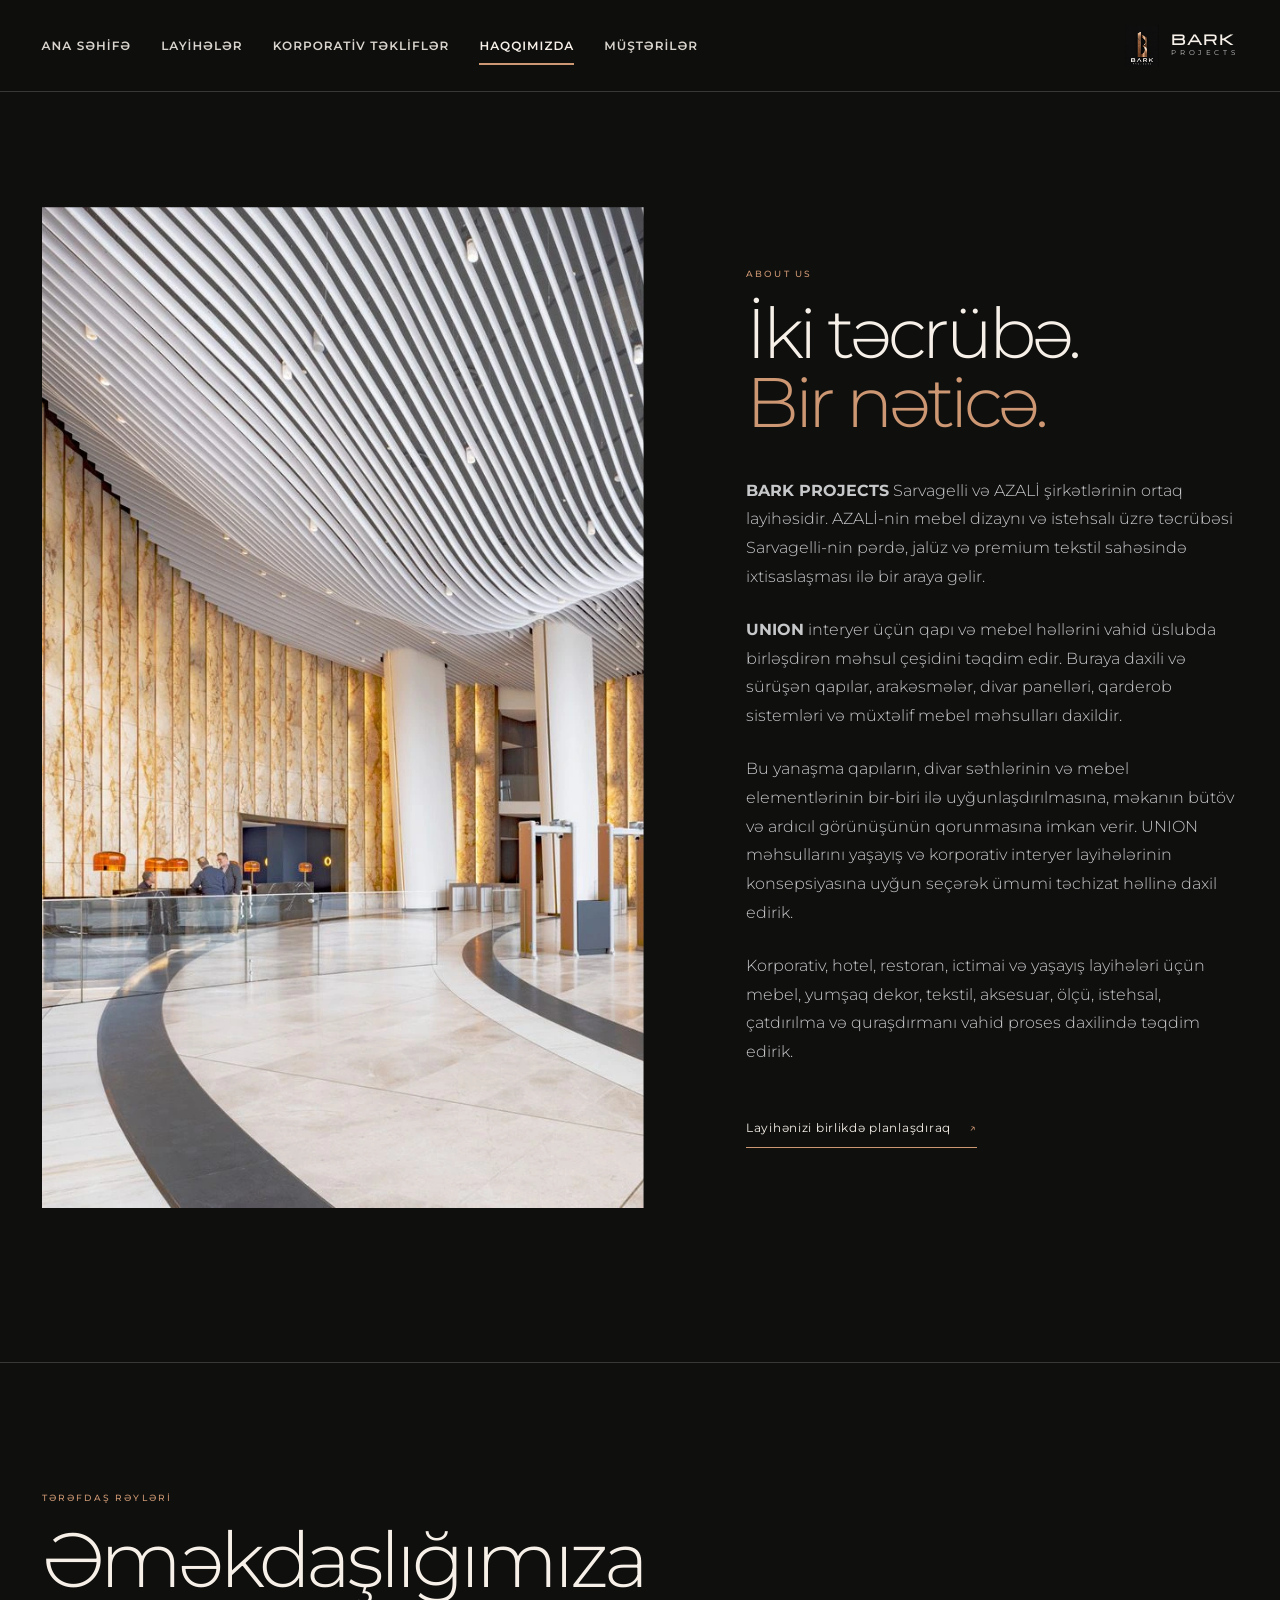
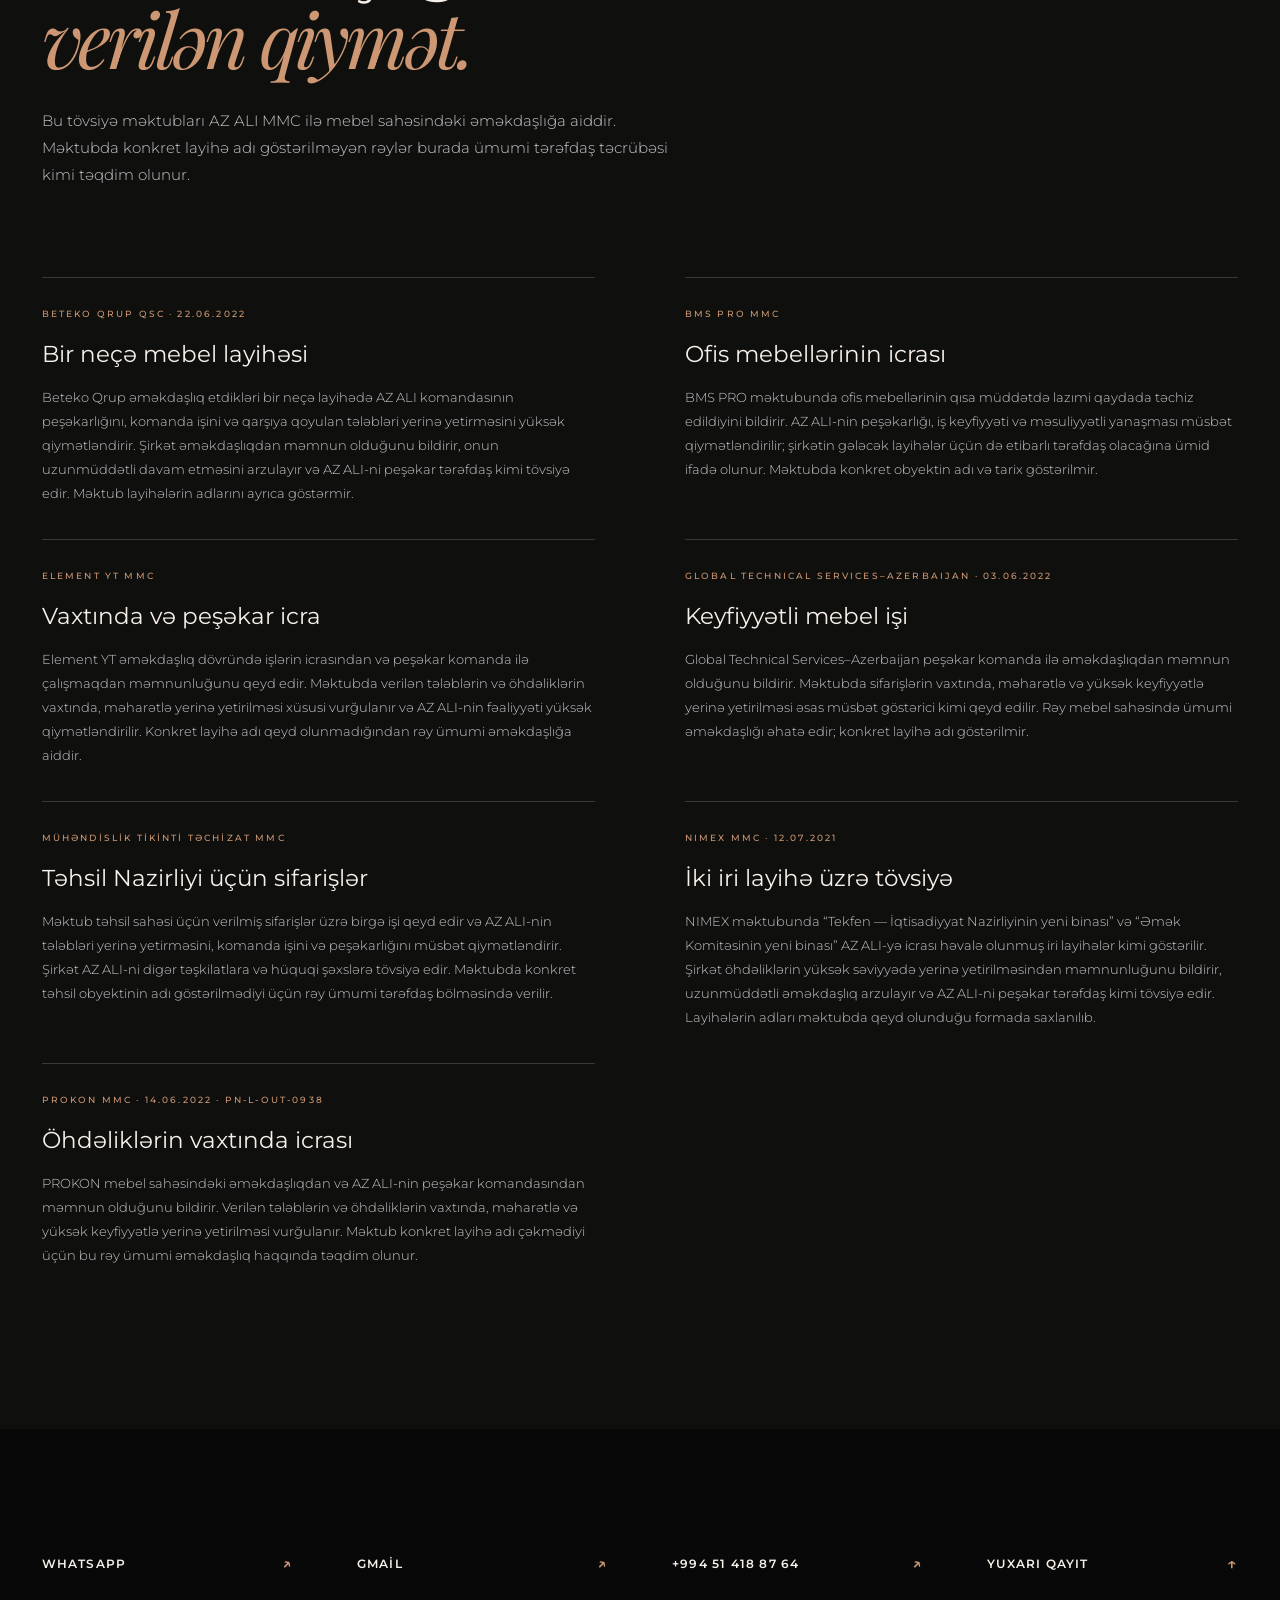
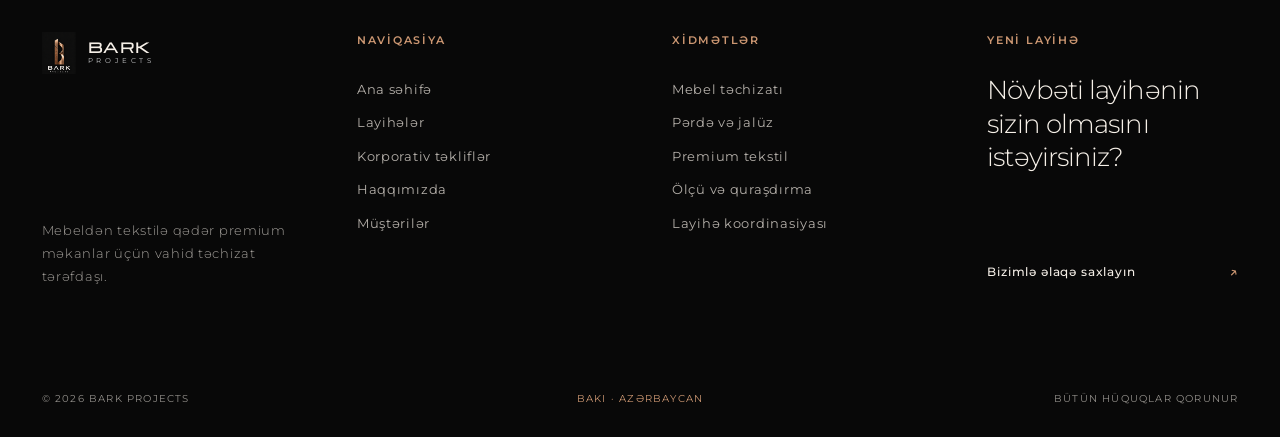
==== about.html @ b07e2ac7 "Refresh stylesheet cache for reference sections" ====
<!doctype html>
<html lang="az">
<head>
  <meta charset="utf-8" />
  <meta name="viewport" content="width=device-width, initial-scale=1" />
  <meta name="theme-color" content="#161617" />
  <meta name="description" content="BARK PROJECTS haqqında — mebel, pərdə, jalüz və premium tekstil sahəsində vahid təchizat təcrübəsi." />
  <title>BARK PROJECTS — Haqqımızda</title>
  <link rel="preconnect" href="https://fonts.googleapis.com" />
  <link rel="preconnect" href="https://fonts.gstatic.com" crossorigin />
  <link href="https://fonts.googleapis.com/css2?family=Michroma&family=Montserrat:wght@300;400;500;600&family=Playfair+Display:ital,wght@0,400;0,500;1,400&display=swap" rel="stylesheet" />
  <link rel="stylesheet" href="styles.css?v=13" />
</head>
<body class="inner-page about-page">
  <header class="site-header" id="top">
    <a class="brand" href="index.html" aria-label="BARK Projects ana səhifə">
      <span class="brand-symbol" aria-hidden="true"><img src="assets/brand/bark-projects-logo.png" alt="" /></span>
      <span class="brand-type"><strong>BARK</strong><span>PROJECTS</span></span>
    </a>
    <nav class="desktop-nav" aria-label="Əsas naviqasiya">
      <a class="nav-link" href="index.html">Ana səhifə</a>
      <a class="nav-link" href="projects.html">Layihələr</a>
      <a class="nav-link" href="corporate.html">Korporativ təkliflər</a>
      <a class="nav-link active" href="about.html">Haqqımızda</a>
      <a class="nav-link" href="clients.html">Müştərilər</a>
    </nav>
    <button class="menu-toggle" aria-label="Menyunu aç" aria-expanded="false"><span></span><span></span></button>
  </header>
  <main>
    <section class="home-about section-wrap" id="about" aria-labelledby="about-title">
      <div class="home-about-visual" data-reveal><img src="assets/projects/web/porttower-interior.webp" alt="BARK Projects tərəfindən təchiz olunmuş premium interyer" loading="eager" /></div>
      <div class="home-about-copy" data-reveal>
        <p class="eyebrow copper">ABOUT US</p>
        <h2 id="about-title">İki təcrübə.<br /><em>Bir nəticə.</em></h2>
        <p><strong>BARK PROJECTS</strong> Sarvagelli və AZALİ şirkətlərinin ortaq layihəsidir. AZALİ-nin mebel dizaynı və istehsalı üzrə təcrübəsi Sarvagelli-nin pərdə, jalüz və premium tekstil sahəsində ixtisaslaşması ilə bir araya gəlir.</p>
        <p><strong>UNION</strong> interyer üçün qapı və mebel həllərini vahid üslubda birləşdirən məhsul çeşidini təqdim edir. Buraya daxili və sürüşən qapılar, arakəsmələr, divar panelləri, qarderob sistemləri və müxtəlif mebel məhsulları daxildir.</p>
        <p>Bu yanaşma qapıların, divar səthlərinin və mebel elementlərinin bir-biri ilə uyğunlaşdırılmasına, məkanın bütöv və ardıcıl görünüşünün qorunmasına imkan verir. UNION məhsullarını yaşayış və korporativ interyer layihələrinin konsepsiyasına uyğun seçərək ümumi təchizat həllinə daxil edirik.</p>
        <p>Korporativ, hotel, restoran, ictimai və yaşayış layihələri üçün mebel, yumşaq dekor, tekstil, aksesuar, ölçü, istehsal, çatdırılma və quraşdırmanı vahid proses daxilində təqdim edirik.</p>
        <a class="text-link" href="tel:+994514188764">Layihənizi birlikdə planlaşdıraq <i>↗</i></a>
      </div>
    </section>
    <section class="references section-wrap" aria-labelledby="references-title">
      <div class="references-heading" data-reveal>
        <p class="eyebrow copper">TƏRƏFDAŞ RƏYLƏRİ</p>
        <h2 id="references-title">Əməkdaşlığımıza<br /><em>verilən qiymət.</em></h2>
        <p>Bu tövsiyə məktubları AZ ALI MMC ilə mebel sahəsindəki əməkdaşlığa aiddir. Məktubda konkret layihə adı göstərilməyən rəylər burada ümumi tərəfdaş təcrübəsi kimi təqdim olunur.</p>
      </div>
      <div class="reference-grid" data-reveal-stagger>
        <article class="reference-card">
          <p class="eyebrow copper">BETEKO QRUP QSC · 22.06.2022</p>
          <h3>Bir neçə mebel layihəsi</h3>
          <p>Beteko Qrup əməkdaşlıq etdikləri bir neçə layihədə AZ ALI komandasının peşəkarlığını, komanda işini və qarşıya qoyulan tələbləri yerinə yetirməsini yüksək qiymətləndirir. Şirkət əməkdaşlıqdan məmnun olduğunu bildirir, onun uzunmüddətli davam etməsini arzulayır və AZ ALI-ni peşəkar tərəfdaş kimi tövsiyə edir. Məktub layihələrin adlarını ayrıca göstərmir.</p>
        </article>
        <article class="reference-card">
          <p class="eyebrow copper">BMS PRO MMC</p>
          <h3>Ofis mebellərinin icrası</h3>
          <p>BMS PRO məktubunda ofis mebellərinin qısa müddətdə lazımi qaydada təchiz edildiyini bildirir. AZ ALI-nin peşəkarlığı, iş keyfiyyəti və məsuliyyətli yanaşması müsbət qiymətləndirilir; şirkətin gələcək layihələr üçün də etibarlı tərəfdaş olacağına ümid ifadə olunur. Məktubda konkret obyektin adı və tarix göstərilmir.</p>
        </article>
        <article class="reference-card">
          <p class="eyebrow copper">ELEMENT YT MMC</p>
          <h3>Vaxtında və peşəkar icra</h3>
          <p>Element YT əməkdaşlıq dövründə işlərin icrasından və peşəkar komanda ilə çalışmaqdan məmnunluğunu qeyd edir. Məktubda verilən tələblərin və öhdəliklərin vaxtında, məharətlə yerinə yetirilməsi xüsusi vurğulanır və AZ ALI-nin fəaliyyəti yüksək qiymətləndirilir. Konkret layihə adı qeyd olunmadığından rəy ümumi əməkdaşlığa aiddir.</p>
        </article>
        <article class="reference-card">
          <p class="eyebrow copper">GLOBAL TECHNICAL SERVICES–AZERBAIJAN · 03.06.2022</p>
          <h3>Keyfiyyətli mebel işi</h3>
          <p>Global Technical Services–Azerbaijan peşəkar komanda ilə əməkdaşlıqdan məmnun olduğunu bildirir. Məktubda sifarişlərin vaxtında, məharətlə və yüksək keyfiyyətlə yerinə yetirilməsi əsas müsbət göstərici kimi qeyd edilir. Rəy mebel sahəsində ümumi əməkdaşlığı əhatə edir; konkret layihə adı göstərilmir.</p>
        </article>
        <article class="reference-card">
          <p class="eyebrow copper">MÜHƏNDİSLİK TİKİNTİ TƏCHİZAT MMC</p>
          <h3>Təhsil Nazirliyi üçün sifarişlər</h3>
          <p>Məktub təhsil sahəsi üçün verilmiş sifarişlər üzrə birgə işi qeyd edir və AZ ALI-nin tələbləri yerinə yetirməsini, komanda işini və peşəkarlığını müsbət qiymətləndirir. Şirkət AZ ALI-ni digər təşkilatlara və hüquqi şəxslərə tövsiyə edir. Məktubda konkret təhsil obyektinin adı göstərilmədiyi üçün rəy ümumi tərəfdaş bölməsində verilir.</p>
        </article>
        <article class="reference-card">
          <p class="eyebrow copper">NIMEX MMC · 12.07.2021</p>
          <h3>İki iri layihə üzrə tövsiyə</h3>
          <p>NIMEX məktubunda “Tekfen — İqtisadiyyat Nazirliyinin yeni binası” və “Əmək Komitəsinin yeni binası” AZ ALI-yə icrası həvalə olunmuş iri layihələr kimi göstərilir. Şirkət öhdəliklərin yüksək səviyyədə yerinə yetirilməsindən məmnunluğunu bildirir, uzunmüddətli əməkdaşlıq arzulayır və AZ ALI-ni peşəkar tərəfdaş kimi tövsiyə edir. Layihələrin adları məktubda qeyd olunduğu formada saxlanılıb.</p>
        </article>
        <article class="reference-card">
          <p class="eyebrow copper">PROKON MMC · 14.06.2022 · PN-L-OUT-0938</p>
          <h3>Öhdəliklərin vaxtında icrası</h3>
          <p>PROKON mebel sahəsindəki əməkdaşlıqdan və AZ ALI-nin peşəkar komandasından məmnun olduğunu bildirir. Verilən tələblərin və öhdəliklərin vaxtında, məharətlə və yüksək keyfiyyətlə yerinə yetirilməsi vurğulanır. Məktub konkret layihə adı çəkmədiyi üçün bu rəy ümumi əməkdaşlıq haqqında təqdim olunur.</p>
        </article>
      </div>
    </section>
  </main>
  <footer class="site-footer premium-footer" id="footer">
    <div class="footer-glow" aria-hidden="true"></div>
    <div class="footer-shell">
      <div class="footer-grid" data-reveal-stagger>
        <div class="footer-column">
          <a class="footer-action" href="https://wa.me/994514188764?text=Salam%2C%20BARK%20PROJECTS%20haqq%C4%B1nda%20m%C9%99lumat%20almaq%20ist%C9%99yir%C9%99m." target="_blank" rel="noopener"><span>WhatsApp</span><i>↗</i></a>
          <div class="footer-panel footer-identity">
            <a class="brand footer-brand" href="index.html" aria-label="BARK Projects ana səhifə"><span class="brand-symbol" aria-hidden="true"><img src="assets/brand/bark-projects-logo.png" alt="" /></span><span class="brand-type"><strong>BARK</strong><span>PROJECTS</span></span></a>
            <p>Mebeldən tekstilə qədər premium məkanlar üçün vahid təchizat tərəfdaşı.</p>
          </div>
        </div>
        <div class="footer-column">
          <a class="footer-action" href="https://mail.google.com/mail/?view=cm&amp;fs=1&amp;su=BARK%20PROJECTS%20-%20layih%C9%99%20sor%C4%9Fusu" target="_blank" rel="noopener"><span>Gmail</span><i>↗</i></a>
          <nav class="footer-panel" aria-label="Footer naviqasiyası">
            <h2>Naviqasiya</h2>
            <a href="index.html">Ana səhifə</a>
            <a href="projects.html">Layihələr</a>
            <a href="corporate.html">Korporativ təkliflər</a>
            <a href="about.html">Haqqımızda</a>
            <a href="clients.html">Müştərilər</a>
          </nav>
        </div>
        <div class="footer-column">
          <a class="footer-action" href="tel:+994514188764"><span>+994 51 418 87 64</span><i>↗</i></a>
          <div class="footer-panel">
            <h2>Xidmətlər</h2>
            <a href="corporate.html#services">Mebel təchizatı</a>
            <a href="corporate.html#services">Pərdə və jalüz</a>
            <a href="corporate.html#services">Premium tekstil</a>
            <a href="corporate.html#services">Ölçü və quraşdırma</a>
            <a href="corporate.html#contact">Layihə koordinasiyası</a>
          </div>
        </div>
        <div class="footer-column">
          <a class="footer-action" href="#top"><span>Yuxarı qayıt</span><i>↑</i></a>
          <div class="footer-panel footer-inquiry">
            <h2>Yeni layihə</h2>
            <p>Növbəti layihənin sizin olmasını istəyirsiniz?</p>
            <a class="footer-cta" href="corporate.html#contact"><span>Bizimlə əlaqə saxlayın</span><i>↗</i></a>
          </div>
        </div>
      </div>
      <div class="footer-bottom"><span>© 2026 BARK PROJECTS</span><span>BAKI · AZƏRBAYCAN</span><span>BÜTÜN HÜQUQLAR QORUNUR</span></div>
    </div>
  </footer>
  <script src="motion.js?v=3"></script>
  <script src="page.js?v=3"></script>
</body>
</html>
---- styles.css ----
:root {
  --black: #0f0f0e;
  --black-soft: #161617;
  --panel: #1c1b1a;
  --ivory: #f6f0e8;
  --silver: #c7c8ca;
  --muted: #8f8e8b;
  --copper: #cc9772;
  --line: rgba(246, 240, 232, 0.18);
  --page-x: clamp(18px, 3.25vw, 54px);
  --ease: cubic-bezier(.22, 1, .36, 1);
}
* { box-sizing: border-box; }
html { scroll-behavior: smooth; background: var(--black); }
body { margin: 0; background: var(--black); color: var(--ivory); font-family: "Montserrat", Arial, sans-serif; font-size: 15px; line-height: 1.5; -webkit-font-smoothing: antialiased; }
section { scroll-margin-top: 92px; }
body:has(dialog[open]) { overflow: hidden; }
a { color: inherit; text-decoration: none; }
button, input { font: inherit; }
button { color: inherit; }
img { max-width: 100%; }
.sr-only { position: absolute; width: 1px; height: 1px; padding: 0; margin: -1px; overflow: hidden; clip: rect(0, 0, 0, 0); white-space: nowrap; border: 0; }

.site-header { position: fixed; inset: 0 0 auto; z-index: 100; min-height: 92px; display: grid; grid-template-columns: 1fr auto; grid-template-areas: "nav brand"; align-items: center; gap: clamp(18px, 2vw, 34px); padding: 0 var(--page-x); background: rgba(15, 15, 14, .88); border-bottom: 1px solid var(--line); backdrop-filter: blur(20px) saturate(125%); -webkit-backdrop-filter: blur(20px) saturate(125%); }
.brand { grid-area: brand; display: inline-flex; align-items: center; gap: 12px; justify-self: end; }
.brand-symbol { width: 34px; height: 42px; display: grid; place-items: center; overflow: hidden; }
.brand-symbol img { width: 100%; height: 100%; object-fit: cover; object-position: 50% 17%; }
.brand-type { display: grid; gap: 2px; }
.brand-type strong { font-family: "Michroma", sans-serif; font-size: 14px; letter-spacing: .11em; line-height: 1; }
.brand-type span { font-size: 7px; letter-spacing: .52em; color: var(--silver); }
.desktop-nav { grid-area: nav; display: flex; align-items: center; gap: clamp(24px, 2.35vw, 42px); }
.nav-link { position: relative; padding: 35px 0 33px; color: rgba(246, 240, 232, .88); font-size: clamp(12px, .82vw, 14px); font-weight: 600; line-height: 1.3; letter-spacing: .085em; text-transform: uppercase; white-space: nowrap; text-rendering: geometricPrecision; transition: color .25s ease; }
.nav-link::after { content: ""; position: absolute; left: 0; right: 100%; bottom: 22px; height: 2px; background: var(--copper); transition: right .35s var(--ease); }
.nav-link:hover, .nav-link.active { color: var(--ivory); }
.nav-link:hover::after, .nav-link.active::after { right: 0; }
.header-phone { grid-area: phone; display: flex; align-items: center; gap: 12px; font-size: 11px; letter-spacing: .07em; }
.header-phone span { color: var(--muted); text-transform: uppercase; }
.header-phone b { font-weight: 500; }
.header-phone i { color: var(--copper); font-style: normal; }
.menu-toggle { display: none; }

.hero { position: relative; min-height: 100svh; overflow: hidden; display: flex; align-items: flex-end; padding: 170px var(--page-x) 72px; border-bottom: 1px solid var(--line); isolation: isolate; }
.hero-media { position: absolute; z-index: -2; inset: 92px 0 0; overflow: hidden; translate: 0 var(--scroll-parallax-y, 0px); animation: hero-arrive 1.5s var(--ease) both; will-change: transform, translate; }
.hero-media img { position: absolute; inset: 0; width: 100%; height: 100%; object-fit: cover; object-position: center; transform: scale(1.045); will-change: transform; }
.hero-media .hero-slide { opacity: 0; transform: scale(1.085); transition: opacity .95s ease, transform 7s linear; }
.hero-media .hero-slide.is-active { opacity: 1; transform: scale(1.045); }
@keyframes hero-arrive { from { opacity: 0; transform: scale(1.11); } to { opacity: 1; transform: scale(1.045); } }
.hero-overlay { position: absolute; z-index: -1; inset: 92px 0 0; background: linear-gradient(90deg, rgba(4,4,4,.7) 0%, rgba(4,4,4,.22) 50%, rgba(4,4,4,.08) 100%), linear-gradient(0deg, rgba(4,4,4,.68) 0%, transparent 48%); }
.hero-content { max-width: 780px; opacity: var(--scroll-hero-opacity, 1); translate: 0 var(--scroll-hero-y, 0px); animation: hero-copy-arrive .85s var(--ease) both; will-change: translate, opacity; }
.detail-hero-copy, .corporate-hero-copy { animation: hero-copy-arrive .85s var(--ease) both; }
@keyframes hero-copy-arrive { from { transform: translateY(22px); } to { transform: translateY(0); } }
.eyebrow { margin: 0 0 18px; font-size: 9px; font-weight: 500; letter-spacing: .24em; text-transform: uppercase; }
.copper { color: var(--copper); }
.hero h1 { margin: 0; font-family: "Montserrat", sans-serif; font-size: clamp(64px, 8vw, 132px); font-weight: 300; letter-spacing: -.065em; line-height: .82; text-shadow: 0 2px 30px rgba(0,0,0,.24); }
.hero h1 span { color: var(--copper); font-family: inherit; font-style: normal; letter-spacing: inherit; }
.hero-copy { margin: 34px 0 0; max-width: 560px; color: rgba(246,240,232,.84); font-size: clamp(14px, 1.25vw, 18px); font-weight: 300; }
.hero-slider { position: absolute; right: var(--page-x); bottom: 21px; z-index: 2; display: flex; align-items: center; gap: 14px; color: var(--ivory); }
.hero-slide-caption { max-width: 220px; overflow: hidden; color: rgba(246,240,232,.8); font-size: 8px; letter-spacing: .15em; text-overflow: ellipsis; white-space: nowrap; }
.hero-slider-pages { display: flex; align-items: center; gap: 9px; }
.hero-slider button { border: 0; background: transparent; color: rgba(246,240,232,.58); cursor: pointer; transition: color .2s ease, transform .2s var(--ease); }
.hero-slider button:hover { color: var(--ivory); transform: translateY(-2px); }
.hero-slider-pages button { position: relative; padding: 8px 2px; font-size: 8px; letter-spacing: .08em; }
.hero-slider-pages button::after { position: absolute; right: 100%; bottom: 2px; left: 0; height: 1px; content: ""; background: var(--copper); transition: right .35s var(--ease); }
.hero-slider-pages button[aria-current="true"] { color: var(--ivory); }
.hero-slider-pages button[aria-current="true"]::after { right: 0; }
.hero-slider-arrow { padding: 4px; color: var(--copper) !important; font-size: 15px; }
@keyframes cue-down { 0%,100% { transform: translateY(0); } 50% { transform: translateY(6px); } }

.section-wrap { padding-inline: var(--page-x); }
.home-statement { padding-block: clamp(110px, 12vw, 190px); text-align: center; }
.home-statement h2 { max-width: 1050px; margin: 0 auto; font-size: clamp(42px, 5.5vw, 84px); font-weight: 300; letter-spacing: -.055em; line-height: 1.06; text-wrap: balance; }
.home-statement > p:last-child { max-width: 1420px; margin: 54px auto 0; color: var(--silver); font-size: clamp(18px, 2vw, 30px); font-weight: 300; line-height: 1.65; text-wrap: balance; }

.selected-projects { padding-bottom: clamp(110px, 12vw, 180px); }
.selected-heading { display: grid; grid-template-columns: 1fr auto 1fr; align-items: center; gap: 34px; margin-bottom: 64px; }
.selected-heading span { height: 1px; background: var(--line); }
.selected-heading h2 { margin: 0; font-size: clamp(34px, 3.2vw, 52px); font-weight: 300; letter-spacing: -.035em; text-align: center; }
.selected-grid { display: grid; grid-template-columns: repeat(3, minmax(0, 1fr)); gap: 18px; }
.selected-card { position: relative; min-height: 320px; overflow: hidden; background: var(--panel); }
.selected-card::after { content: ""; position: absolute; inset: 40% 0 0; background: linear-gradient(to bottom, transparent, rgba(0,0,0,.88)); }
.selected-card img { width: 100%; height: 100%; display: block; object-fit: cover; transition: transform 1s var(--ease), filter .5s ease; }
.selected-card:hover img { transform: scale(1.04); filter: brightness(.82); }
.selected-card > span { position: absolute; z-index: 1; inset: auto 28px 28px; display: grid; gap: 8px; }
.selected-card b { font-size: clamp(18px, 1.6vw, 25px); font-weight: 400; }
.selected-card small { color: rgba(246,240,232,.68); font-size: 8px; letter-spacing: .16em; text-transform: uppercase; }
.selected-footer { display: flex; justify-content: center; padding-top: 52px; }
.projects-cta { position: relative; min-width: 310px; display: inline-flex; align-items: center; justify-content: space-between; gap: 42px; padding: 12px 0 16px; color: var(--ivory); font-size: 12px; font-weight: 500; letter-spacing: .13em; text-transform: uppercase; transition: color .4s ease, transform .4s var(--ease); }
.projects-cta::before { content: ""; position: absolute; right: 0; bottom: 0; left: 0; height: 1px; background: rgba(205,179,157,.38); }
.projects-cta::after { content: ""; position: absolute; right: 0; bottom: 0; left: 0; height: 1px; background: var(--copper); transform: scaleX(.16); transform-origin: left; transition: transform .55s var(--ease); }
.projects-cta span { padding: 0; }
.projects-cta i { width: 38px; height: 38px; display: grid; flex: 0 0 38px; place-items: center; border: 1px solid rgba(204,151,114,.48); border-radius: 50%; color: var(--copper); font-size: 15px; font-style: normal; transition: color .4s ease, background .4s ease, border-color .4s ease, transform .4s var(--ease); }
.projects-cta:hover { color: var(--champagne); transform: translateY(-2px); }
.projects-cta:hover::after { transform: scaleX(1); }
.projects-cta:hover i { border-color: var(--copper); background: var(--copper); color: var(--black); transform: rotate(45deg); }
.projects-cta:focus-visible { outline: 2px solid var(--champagne, #cdb39d); outline-offset: 5px; }

.home-about { display: grid; grid-template-columns: minmax(0, 1.1fr) minmax(420px, .9fr); min-height: 760px; padding-top: 0; padding-bottom: clamp(110px, 12vw, 180px); gap: clamp(54px, 8vw, 130px); align-items: stretch; }
.home-about-visual { min-height: 650px; overflow: hidden; background: var(--panel); }
.home-about-visual img { width: 100%; height: 100%; display: block; object-fit: cover; }
.home-about-copy { align-self: center; padding-block: 60px; }
.home-about-copy h2 { margin: 0 0 40px; font-size: clamp(48px, 5.5vw, 84px); font-weight: 300; letter-spacing: -.06em; line-height: .98; }
.home-about-copy h2 em { color: var(--copper); font-family: inherit; font-size: inherit; font-style: normal; font-weight: inherit; letter-spacing: inherit; }
.home-about-copy > p:not(.eyebrow) { max-width: 660px; margin: 0 0 24px; color: var(--silver); font-size: clamp(15px, 1.25vw, 19px); font-weight: 300; line-height: 1.8; }
.text-link { display: inline-flex; align-items: center; gap: 18px; margin-top: 28px; padding-bottom: 10px; border-bottom: 1px solid var(--copper); font-size: 12px; letter-spacing: .06em; }
.text-link i { color: var(--copper); font-style: normal; }

.clients { position: relative; overflow: hidden; padding-block: clamp(110px, 12vw, 170px); border-block: 1px solid var(--line); isolation: isolate; }
.clients-backdrop { position: absolute; z-index: -2; inset: 0; background: url("assets/projects/web/ritz-interior.webp") center / cover no-repeat; opacity: .23; filter: saturate(.55); }
.clients::after { content: ""; position: absolute; z-index: -1; inset: 0; background: linear-gradient(90deg, rgba(10,10,9,.98), rgba(10,10,9,.78)), linear-gradient(0deg, rgba(10,10,9,.92), rgba(10,10,9,.62)); }
.clients-heading { display: grid; grid-template-columns: 1fr auto; gap: 24px 60px; align-items: end; margin-bottom: 72px; }
.clients-heading .eyebrow { grid-column: 1 / -1; margin-bottom: 0; }
.clients-heading h2 { margin: 0; font-size: clamp(58px, 7vw, 108px); font-weight: 300; letter-spacing: -.06em; line-height: .9; }
.clients-heading > p:last-child { max-width: 440px; margin: 0; color: var(--silver); font-weight: 300; }
.client-grid { display: grid; grid-template-columns: repeat(3, minmax(0, 1fr)); column-gap: clamp(34px, 6vw, 100px); }
.client-grid article { padding: 26px 0 24px; border-top: 1px solid rgba(246,240,232,.24); }
.client-grid article > a { display: block; color: inherit; text-decoration: none; }
.client-grid h3 { margin: 0 0 13px; color: var(--copper); font-size: clamp(16px, 1.35vw, 21px); font-weight: 400; line-height: 1.35; }
.client-grid p { margin: 0; color: var(--ivory); font-size: 13px; font-weight: 300; }
.client-grid p span { color: var(--muted); }
.client-grid .client-sector { margin-top: 10px; color: var(--muted); font-size: 10px; letter-spacing: .16em; text-transform: uppercase; }
.client-grid article > a h3 { transition: color .25s ease, transform .25s ease; }
.client-grid article > a:hover h3 { color: var(--ivory); transform: translateX(5px); }

.projects { padding-top: 118px; padding-bottom: 130px; }
.projects-intro { display: grid; grid-template-columns: 1fr minmax(280px, 470px); align-items: end; gap: 70px; margin-bottom: 72px; padding-bottom: 58px; border-bottom: 1px solid var(--line); }
.projects-intro h2 { margin: 0; font-size: clamp(54px, 7.5vw, 116px); font-weight: 300; letter-spacing: -.065em; line-height: .88; }
.projects-intro p:last-child { max-width: 450px; margin: 0; color: var(--silver); font-size: 15px; font-weight: 300; line-height: 1.75; }
.catalogue-tools { display: flex; justify-content: space-between; align-items: center; gap: 28px; padding: 0 0 22px; }
.filters { display: flex; align-items: center; gap: 8px; min-width: 0; overflow-x: auto; scrollbar-width: none; }
.filters::-webkit-scrollbar { display: none; }
.filter-button { flex: 0 0 auto; border: 1px solid var(--line); border-radius: 999px; padding: 9px 14px; background: transparent; color: var(--muted); cursor: pointer; font-size: 9px; letter-spacing: .08em; text-transform: uppercase; transition: color .22s ease, border-color .22s ease, background .22s ease; }
.filter-button:hover { color: var(--ivory); border-color: rgba(246,240,232,.45); }
.filter-button.active { color: var(--black); border-color: var(--copper); background: var(--copper); }
.search-box { flex: 0 0 210px; display: flex; align-items: center; gap: 10px; border-bottom: 1px solid var(--line); }
.search-box input { width: 100%; padding: 10px 0; border: 0; outline: 0; color: var(--ivory); background: transparent; font-size: 11px; }
.search-box input::placeholder { color: var(--muted); }
.search-box span { color: var(--copper); }

.project-grid { display: grid; grid-template-columns: repeat(3, minmax(0, 1fr)); gap: 14px; align-items: start; }
.project-column { display: flex; min-width: 0; flex-direction: column; gap: 14px; }
.project-card { position: relative; width: 100%; display: block; margin: 0; overflow: hidden; background: var(--panel); cursor: pointer; }
.project-card:focus-visible { outline: 2px solid var(--copper); outline-offset: 3px; }
.project-image { position: relative; width: 100%; aspect-ratio: 5 / 4; overflow: hidden; }
.project-image::after { content: ""; position: absolute; inset: 0; background: rgba(0,0,0,.26); pointer-events: none; transition: background .45s ease; }
.project-image img { display: block; width: 100%; height: 100%; object-fit: cover; transition: transform .9s var(--ease), filter .45s ease; }
.project-card:hover .project-image img, .project-card:focus-visible .project-image img { transform: scale(1.035); filter: brightness(1.08) saturate(1.04); }
.project-card:hover .project-image::after, .project-card:focus-visible .project-image::after { background: rgba(0,0,0,.04); }
.project-caption { position: absolute; z-index: 2; inset: 0; display: grid; place-items: center; padding: clamp(22px, 3vw, 48px); text-align: center; pointer-events: none; transition: opacity .38s var(--ease), transform .48s var(--ease); }
.project-card:hover .project-caption, .project-card:focus-visible .project-caption { opacity: 0; transform: translateY(-8px); }
.project-caption > div { width: 100%; display: grid; place-items: center; }
.project-name { max-width: 92%; margin: 0; font-size: clamp(17px, 1.55vw, 27px); font-weight: 300; letter-spacing: -.035em; line-height: 1.22; text-wrap: balance; text-shadow: 0 2px 24px rgba(0,0,0,.5); }
.project-meta { display: none; }
.empty-state { padding: 80px 0; color: var(--muted); text-align: center; }

.detail-hero { position: relative; min-height: 100svh; overflow: hidden; display: flex; align-items: flex-end; padding: 170px var(--page-x) 74px; isolation: isolate; }
.detail-hero > img { position: absolute; z-index: -2; inset: 92px 0 0; width: 100%; height: calc(100% - 92px); object-fit: cover; translate: 0 var(--scroll-parallax-y, 0px); animation: hero-arrive 1.35s var(--ease) both; }
.detail-hero > img, .detail-image-section img[role="button"] { cursor: zoom-in; }
.detail-shade { position: absolute; z-index: -1; inset: 92px 0 0; background: linear-gradient(90deg, rgba(5,5,5,.8), rgba(5,5,5,.12) 70%), linear-gradient(0deg, rgba(5,5,5,.8), transparent 58%); }
.detail-hero-copy { max-width: min(980px, 82vw); }
.detail-back { display: inline-block; margin-bottom: 56px; color: rgba(246,240,232,.78); font-size: 9px; letter-spacing: .16em; text-transform: uppercase; }
.detail-hero h1 { max-width: 1100px; margin: 0; font-size: clamp(44px, 6.7vw, 108px); font-weight: 300; letter-spacing: -.062em; line-height: .94; text-wrap: balance; }
.detail-hero-copy > p:last-child { margin: 26px 0 0; color: var(--copper); font-size: 11px; letter-spacing: .16em; text-transform: uppercase; }
.detail-scroll { position: absolute; right: var(--page-x); bottom: 76px; display: flex; align-items: center; gap: 12px; font-size: 8px; letter-spacing: .18em; }
.detail-scroll i { color: var(--copper); font-size: 16px; font-style: normal; animation: cue-down 1.8s ease-in-out infinite; }
.detail-story { display: grid; grid-template-columns: minmax(280px,.85fr) minmax(420px,1.15fr); gap: clamp(70px,10vw,180px); padding-block: clamp(110px,12vw,180px); }
.detail-lead h2 { max-width: 700px; margin: 0; font-size: clamp(40px,4.8vw,76px); font-weight: 300; letter-spacing: -.055em; line-height: 1; text-wrap: balance; }
.detail-copy > p { max-width: 760px; margin: 0; color: var(--silver); font-size: clamp(17px,1.45vw,22px); font-weight: 300; line-height: 1.8; }
.detail-facts { margin: 64px 0 0; border-top: 1px solid var(--line); }
.detail-facts div { display: grid; grid-template-columns: 140px 1fr; gap: 24px; padding: 20px 0; border-bottom: 1px solid var(--line); }
.detail-facts dt { color: var(--muted); font-size: 9px; letter-spacing: .14em; text-transform: uppercase; }
.detail-facts dd { margin: 0; color: var(--ivory); font-size: 13px; }
.detail-image-section { padding-bottom: clamp(110px,12vw,180px); }
.detail-image-section img { width: 100%; max-height: 82vh; display: block; object-fit: cover; aspect-ratio: 16 / 9; }
.detail-pagination { display: grid; grid-template-columns: 1fr 1fr; border-top: 1px solid var(--line); border-bottom: 1px solid var(--line); }
.detail-pagination a { min-height: 190px; display: flex; flex-direction: column; justify-content: center; gap: 18px; padding: 38px var(--page-x); transition: background .35s ease; }
.detail-pagination a + a { align-items: flex-end; border-left: 1px solid var(--line); text-align: right; }
.detail-pagination a:hover { background: rgba(204,151,114,.06); }
.detail-pagination span { color: var(--copper); font-size: 8px; letter-spacing: .17em; text-transform: uppercase; }
.detail-pagination strong { max-width: 580px; font-size: clamp(18px,2vw,30px); font-weight: 300; line-height: 1.25; }

.corporate-hero { position: relative; min-height: 100svh; overflow: hidden; display: flex; align-items: flex-end; padding: 180px var(--page-x) 76px; isolation: isolate; }
.corporate-hero > img { position: absolute; z-index: -2; inset: 92px 0 0; width: 100%; height: calc(100% - 92px); object-fit: cover; object-position: center; translate: 0 var(--scroll-parallax-y, 0px); animation: hero-arrive 1.4s var(--ease) both; }
.corporate-hero-shade { position: absolute; z-index: -1; inset: 92px 0 0; background: linear-gradient(90deg, rgba(5,5,4,.83), rgba(5,5,4,.16) 72%), linear-gradient(0deg, rgba(5,5,4,.82), transparent 56%); }
.corporate-hero-copy { max-width: 1020px; }
.corporate-hero h1 { margin: 0; font-size: clamp(58px,7.6vw,124px); font-weight: 300; letter-spacing: -.067em; line-height: .88; }
.corporate-hero h1 span { color: var(--copper); }
.corporate-hero-copy > p:last-child { max-width: 690px; margin: 36px 0 0; color: rgba(246,240,232,.82); font-size: clamp(15px,1.35vw,20px); font-weight: 300; line-height: 1.7; }
.corporate-scope { position: absolute; right: var(--page-x); bottom: 78px; display: grid; gap: 10px; color: rgba(246,240,232,.7); font-size: 8px; letter-spacing: .16em; text-align: right; text-transform: uppercase; }
.corporate-scope span::before { content: ""; display: inline-block; width: 26px; height: 1px; margin: 0 12px 3px 0; background: var(--copper); }
.corporate-intro { display: grid; grid-template-columns: .55fr 1.45fr; gap: clamp(60px,9vw,150px); padding-block: clamp(110px,12vw,180px); border-bottom: 1px solid var(--line); }
.corporate-intro h2 { max-width: 1100px; margin: 0; font-size: clamp(45px,6vw,94px); font-weight: 300; letter-spacing: -.06em; line-height: 1; }
.corporate-intro-visual { grid-column: 1 / -1; position: relative; width: 100%; aspect-ratio: 2.15 / 1; margin: 0; overflow: hidden; background: var(--panel); }
.corporate-intro-visual::after { position: absolute; inset: 0; background: linear-gradient(90deg, rgba(8,8,8,.2), transparent 48%), linear-gradient(0deg, rgba(8,8,8,.16), transparent 36%); content: ""; pointer-events: none; }
.corporate-intro-visual img { width: 100%; height: 100%; display: block; object-fit: cover; transition: transform 1.1s var(--ease); }
.corporate-intro-visual:hover img { transform: scale(1.018); }
.corporate-intro div > p { max-width: 850px; margin: 48px 0 0; color: var(--silver); font-size: clamp(17px,1.65vw,24px); font-weight: 300; line-height: 1.75; }
.corporate-services { padding-block: clamp(110px,12vw,180px); }
.service-feature { display: grid; grid-template-columns: minmax(0,1.25fr) minmax(320px,.75fr); gap: clamp(50px,8vw,130px); align-items: center; margin-bottom: clamp(100px,12vw,180px); }
.service-feature:last-child { margin-bottom: 0; }
.service-feature.reverse { grid-template-columns: minmax(320px,.75fr) minmax(0,1.25fr); }
.service-feature.reverse .service-image { grid-column: 2; }
.service-feature.reverse .service-copy { grid-column: 1; grid-row: 1; }
.service-image { min-height: 620px; overflow: hidden; background: var(--panel); }
.service-image img { width: 100%; height: 100%; display: block; object-fit: cover; transition: transform 1.1s var(--ease); }
.service-feature:hover .service-image img { transform: scale(1.025); }
.service-copy > span { display: block; margin-bottom: 48px; color: var(--muted); font-size: 10px; letter-spacing: .15em; }
.service-copy h2 { margin: 0; font-size: clamp(37px,4.2vw,66px); font-weight: 300; letter-spacing: -.055em; line-height: 1.04; text-wrap: balance; }
.service-copy > p:last-child { max-width: 590px; margin: 34px 0 0; color: var(--silver); font-size: clamp(15px,1.2vw,18px); font-weight: 300; line-height: 1.8; }
.corporate-proof { display: grid; grid-template-columns: repeat(4,minmax(0,1fr)); padding-block: 0 clamp(110px,11vw,170px); }
.corporate-proof div { min-height: 160px; display: flex; flex-direction: column; justify-content: space-between; padding: 24px; border-top: 1px solid var(--line); border-right: 1px solid var(--line); }
.corporate-proof div:first-child { border-left: 1px solid var(--line); }
.corporate-proof strong { color: var(--copper); font-family: "Michroma",sans-serif; font-size: clamp(28px,3vw,48px); font-weight: 400; }
.corporate-proof span { color: var(--muted); font-size: 9px; letter-spacing: .11em; text-transform: uppercase; }
.corporate-cta { position: relative; min-height: 78svh; overflow: hidden; display: grid; place-items: center; padding: 110px var(--page-x); text-align: center; isolation: isolate; }
.corporate-cta > img { position: absolute; z-index: -2; inset: 0; width: 100%; height: 100%; object-fit: cover; translate: 0 var(--scroll-parallax-y, 0px); }
.corporate-cta-shade { position: absolute; z-index: -1; inset: 0; background: rgba(6,6,5,.76); backdrop-filter: saturate(.7); }
.corporate-cta-copy { max-width: 1050px; }
.corporate-cta h2 { margin: 0; font-size: clamp(47px,6.4vw,100px); font-weight: 300; letter-spacing: -.062em; line-height: .98; text-wrap: balance; }
.corporate-cta-copy > p:not(.eyebrow) { max-width: 730px; margin: 34px auto 0; color: rgba(246,240,232,.8); font-size: clamp(15px,1.35vw,19px); font-weight: 300; line-height: 1.7; }
.contact-actions { display: flex; justify-content: center; gap: 12px; margin-top: 48px; }
.contact-button { min-width: 245px; display: grid; grid-template-columns: 1fr 50px; align-items: center; border: 1px solid rgba(246,240,232,.48); background: rgba(15,15,14,.32); backdrop-filter: blur(12px); font-size: 10px; font-weight: 500; letter-spacing: .11em; text-transform: uppercase; transition: color .35s ease, background .35s ease, border-color .35s ease, transform .35s var(--ease); }
.contact-button span { padding: 18px 20px; }
.contact-button i { height: 100%; display: grid; place-items: center; border-left: 1px solid rgba(246,240,232,.28); color: var(--copper); font-size: 16px; font-style: normal; }
.contact-button:hover { transform: translateY(-3px); border-color: var(--copper); background: var(--copper); color: var(--black); }
.contact-button:hover i { color: var(--black); border-color: rgba(15,15,14,.24); }
.corporate-phone { display: inline-block; margin-top: 34px; color: var(--ivory); font-size: 13px; letter-spacing: .12em; }

.offers { border-top: 1px solid var(--line); border-bottom: 1px solid var(--line); background: var(--black-soft); padding: 120px var(--page-x) 34px; }
.offers-inner { display: grid; grid-template-columns: minmax(260px, .8fr) minmax(500px, 1.4fr); gap: clamp(60px, 10vw, 180px); }
.offers-copy h1, .offers-copy h2, .about-content h2 { margin: 0; font-family: "Montserrat", sans-serif; font-size: clamp(43px, 5.4vw, 82px); font-weight: 300; letter-spacing: -.06em; line-height: .95; }
.offers-copy h1 em, .offers-copy h2 em, .about-content h2 em { color: var(--copper); font-family: "Playfair Display", serif; font-weight: 400; }
.offers-intro { max-width: 430px; margin: 32px 0 0; color: var(--silver); font-weight: 300; }
.corporate-contact { max-width: 430px; display: grid; grid-template-columns: 1fr auto auto; align-items: center; gap: 14px; margin-top: 44px; padding: 20px 0; border-top: 1px solid var(--line); border-bottom: 1px solid var(--line); transition: border-color .3s ease; }
.corporate-contact span { color: var(--muted); font-size: 9px; letter-spacing: .12em; text-transform: uppercase; }
.corporate-contact strong { color: var(--ivory); font-size: 14px; font-weight: 500; white-space: nowrap; }
.corporate-contact i { color: var(--copper); font-size: 15px; font-style: normal; transition: transform .3s var(--ease); }
.corporate-contact:hover { border-color: rgba(204,151,114,.62); }
.corporate-contact:hover i { transform: translate(3px,-3px); }
.offer-list { border-top: 1px solid var(--line); }
.offer-item { display: grid; grid-template-columns: 52px 1fr 24px; gap: 20px; padding: 28px 0; border-bottom: 1px solid var(--line); }
.offer-no { color: var(--copper); font-size: 9px; }
.offer-item h2, .offer-item h3 { margin: 0 0 9px; font-size: 21px; font-weight: 400; }
.offer-item p { max-width: 580px; margin: 0; color: var(--muted); font-size: 12px; }
.offer-mark { color: var(--copper); }
.offers-foot { display: flex; align-items: center; gap: 18px; margin-top: 80px; color: var(--muted); font-size: 8px; letter-spacing: .14em; }
.topline-rule { height: 1px; flex: 1; background: var(--line); }
.corporate-page .offers { min-height: calc(100svh - 160px); padding-top: 190px; }
.inner-page main { padding-top: 92px; }
.inner-page .projects { padding-top: 104px; }
.inner-page .home-about { min-height: calc(100svh - 92px); padding-top: clamp(90px, 9vw, 140px); }
.inner-page .clients { min-height: calc(100svh - 92px); }

.about { display: grid; grid-template-columns: minmax(320px, .85fr) minmax(420px, 1.15fr); min-height: 780px; padding-block: 130px; gap: clamp(70px, 10vw, 180px); align-items: center; }
.about-visual { position: relative; aspect-ratio: .82; max-height: 560px; overflow: hidden; background: #111; }
.about-visual img { width: 100%; height: 100%; object-fit: cover; }
.about-body { max-width: 650px; margin: 38px 0 0; color: var(--silver); font-size: clamp(15px, 1.35vw, 19px); font-weight: 300; line-height: 1.8; }
.about-contact { display: grid; grid-template-columns: 1fr auto auto; gap: 22px; margin-top: 54px; padding: 22px 0; border-top: 1px solid var(--line); border-bottom: 1px solid var(--line); font-size: 12px; }
.about-contact b { font-weight: 500; }
.about-contact i { color: var(--copper); font-style: normal; }

.site-footer { display: grid; grid-template-columns: 1fr 1fr auto auto; gap: 40px; align-items: center; padding: 50px var(--page-x); border-top: 1px solid var(--line); color: var(--muted); font-size: 9px; letter-spacing: .08em; }
.footer-brand { justify-self: start; }
.footer-phone { color: var(--ivory); }
.footer-phone i { color: var(--copper); font-style: normal; }
.premium-footer { position: relative; display: block; overflow: hidden; padding: 0 var(--page-x); border: 0; background: #080808; color: var(--ivory); }
.footer-glow { display: none; }
.footer-shell { position: relative; width: 100%; max-width: 1560px; margin: 0 auto; }
.footer-grid { display: grid; grid-template-columns: repeat(4,minmax(0,1fr)); gap: clamp(42px,5vw,90px); padding: clamp(80px,9vw,132px) 0 72px; }
.footer-column + .footer-column { border: 0; }
.footer-action { min-height: 0; display: flex; align-items: center; justify-content: space-between; gap: 18px; margin-bottom: 48px; padding: 8px 0; border: 0; color: var(--ivory); font-size: clamp(12px,.86vw,14px); font-weight: 600; letter-spacing: .1em; text-transform: uppercase; transition: color .3s ease, transform .3s var(--ease); }
.footer-action i { color: var(--copper); font-size: 16px; font-style: normal; transition: transform .35s var(--ease); }
.footer-action:hover { color: var(--copper); background: transparent; transform: translateY(-2px); }
.footer-action:hover i { color: var(--copper); transform: translate(3px,-3px); }
.footer-panel { min-height: 255px; display: flex; flex-direction: column; align-items: flex-start; padding: 0; }
.footer-panel h2 { margin: 0 0 24px; color: var(--copper); font-size: clamp(11px,.8vw,13px); font-weight: 600; letter-spacing: .16em; text-transform: uppercase; }
.footer-panel > a:not(.brand):not(.footer-cta) { position: relative; width: max-content; padding: 7px 0; color: rgba(246,240,232,.72); font-size: clamp(13px,.95vw,15px); line-height: 1.5; transition: color .25s ease, transform .25s var(--ease); }
.footer-panel > a:not(.brand):not(.footer-cta)::after { position: absolute; right: 0; bottom: 3px; left: 0; height: 1px; background: var(--copper); content: ""; transform: scaleX(0); transform-origin: right; transition: transform .35s var(--ease); }
.footer-panel > a:not(.brand):not(.footer-cta):hover { color: var(--ivory); transform: translateX(4px); }
.footer-panel > a:not(.brand):not(.footer-cta):hover::after { transform: scaleX(1); transform-origin: left; }
.footer-identity .footer-brand { margin-bottom: 30px; }
.footer-identity p { max-width: 290px; margin: auto 0 0; color: rgba(246,240,232,.66); font-size: clamp(13px,.9vw,15px); font-weight: 300; line-height: 1.75; }
.footer-inquiry > p { max-width: 330px; margin: 0; font-size: clamp(24px,2vw,32px); font-weight: 300; letter-spacing: -.035em; line-height: 1.32; }
.footer-cta { width: 100%; display: flex; align-items: center; justify-content: space-between; gap: 16px; margin-top: auto; padding: 15px 0 4px; border: 0; color: var(--ivory); font-size: clamp(12px,.86vw,14px); font-weight: 500; letter-spacing: .07em; transition: color .25s ease; }
.footer-cta i { color: var(--copper); font-size: 15px; font-style: normal; transition: transform .3s var(--ease); }
.footer-cta:hover { color: var(--copper); }
.footer-cta:hover i { transform: translate(3px,-3px); }
.footer-action:focus-visible, .footer-panel a:focus-visible { outline: 1px solid var(--copper); outline-offset: 6px; }
.footer-bottom { min-height: 78px; display: grid; grid-template-columns: 1fr auto 1fr; align-items: center; gap: 24px; padding: 0; border: 0; color: #918e89; font-size: clamp(10px,.72vw,12px); letter-spacing: .12em; }
.footer-bottom span:nth-child(2) { color: var(--copper); }
.footer-bottom span:last-child { justify-self: end; }
[data-reveal] { opacity: 0; translate: 0 24px; transition: opacity .8s var(--ease) var(--reveal-delay, 0ms), translate .8s var(--ease) var(--reveal-delay, 0ms); }
[data-reveal].is-visible { opacity: 1; translate: 0 0; }
.selected-card { --reveal-delay: 0ms; }
.project-card[data-reveal] { --reveal-delay: 0ms; transition-duration: .72s; }

.project-dialog { width: 100vw; max-width: none; height: 100dvh; max-height: none; margin: 0; padding: 0; border: 0; color: var(--ivory); background: rgba(10,10,9,.98); overflow: hidden; }
.project-dialog::backdrop { background: #000; }
.dialog-bar { position: absolute; z-index: 3; inset: 0 0 auto; min-height: 108px; display: flex; align-items: center; justify-content: space-between; gap: 30px; padding: 28px var(--page-x) 20px; background: linear-gradient(to bottom, rgba(0,0,0,.84), transparent); }
.dialog-bar .eyebrow { margin: 0 0 6px; }
.dialog-bar h2 { margin: 0; font-size: clamp(18px, 2vw, 30px); font-weight: 400; letter-spacing: -.035em; }
.dialog-close { flex: 0 0 46px; width: 46px; height: 46px; border: 1px solid rgba(255,255,255,.28); border-radius: 50%; background: rgba(0,0,0,.18); cursor: pointer; font-size: 27px; font-weight: 200; line-height: 1; transition: transform .3s var(--ease), border-color .2s ease; }
.dialog-close:hover { transform: rotate(90deg); border-color: var(--copper); }
.dialog-image-wrap { width: 100%; height: 100%; display: grid; place-items: center; padding: 108px 7vw 72px; }
.dialog-image-wrap img { max-width: 100%; max-height: 100%; width: auto; height: auto; object-fit: contain; box-shadow: 0 30px 90px rgba(0,0,0,.4); }
.dialog-content { position: absolute; z-index: 3; inset: auto var(--page-x) 18px; display: grid; grid-template-columns: 1fr auto; align-items: center; gap: 24px; font-size: 9px; letter-spacing: .12em; text-transform: uppercase; }
.dialog-location { margin: 0; color: var(--silver); }
.dialog-controls { justify-self: end; display: flex; align-items: center; gap: 18px; }
.dialog-controls button { width: 38px; height: 38px; border: 1px solid var(--line); border-radius: 50%; background: rgba(0,0,0,.24); cursor: pointer; transition: border-color .2s ease, background .2s ease; }
.dialog-controls button:hover { border-color: var(--copper); background: rgba(204,151,114,.12); }

[data-reveal]:not(.is-visible) :is(.selected-card img, .project-card img, .home-about-visual img, .corporate-intro-visual img, .service-image img, .detail-image-section img, .about-visual img) { clip-path: inset(0 0 7% 0); transform: scale(1.055); }
[data-reveal].is-visible :is(.selected-card img, .project-card img, .home-about-visual img, .corporate-intro-visual img, .service-image img, .detail-image-section img, .about-visual img) { clip-path: inset(0); }
:is(.selected-card img, .project-card img, .home-about-visual img, .corporate-intro-visual img, .service-image img, .detail-image-section img, .about-visual img) { transition: clip-path .9s var(--ease), transform 1s var(--ease), filter .45s ease; }
.project-dialog[open] { animation: dialog-enter .38s var(--ease) both; }
.project-dialog[open]::backdrop { animation: dialog-backdrop .32s ease-out both; }
.detail-lightbox .dialog-image-wrap img { opacity: 0; transform: scale(.985); transition: opacity .28s ease, transform .42s var(--ease); }
.detail-lightbox .dialog-image-wrap img.is-visible { opacity: 1; transform: scale(1); }
@keyframes dialog-enter { from { opacity: 0; transform: scale(.985); } to { opacity: 1; transform: scale(1); } }
@keyframes dialog-backdrop { from { opacity: 0; } to { opacity: 1; } }

@media (max-width: 1050px) {
  .inner-page main { padding-top: 78px; }
  .site-header { grid-template-columns: 1fr auto; grid-template-areas: "brand menu"; min-height: 78px; }
  .brand { justify-self: start; }
  .menu-toggle { grid-area: menu; display: grid; gap: 6px; width: 44px; height: 44px; padding: 13px 9px; border: 0; background: transparent; cursor: pointer; }
  .menu-toggle span { display: block; height: 1px; background: var(--ivory); transition: transform .3s var(--ease); }
  .desktop-nav, .header-phone { position: fixed; left: 0; right: 0; display: flex; visibility: hidden; opacity: 0; transform: translateY(-12px); pointer-events: none; background: rgba(15,15,14,.98); transition: opacity .28s ease, transform .38s var(--ease), visibility 0s linear .38s; }
  .desktop-nav { top: 78px; padding: 32px var(--page-x) 12px; flex-direction: column; align-items: flex-start; gap: 0; }
  .header-phone { top: 372px; padding: 22px var(--page-x) 34px; }
  .menu-open .desktop-nav, .menu-open .header-phone { visibility: visible; opacity: 1; transform: translateY(0); pointer-events: auto; transition-delay: 0s; }
  .menu-open .menu-toggle span:first-child { transform: translateY(3.5px) rotate(45deg); }
  .menu-open .menu-toggle span:last-child { transform: translateY(-3.5px) rotate(-45deg); }
  .nav-link { width: 100%; padding: 17px 0; border-bottom: 1px solid var(--line); font-size: 15px; letter-spacing: .075em; opacity: 0; transform: translateY(8px); transition: opacity .24s ease, transform .32s var(--ease); }
  .menu-open .nav-link { opacity: 1; transform: translateY(0); }
  .menu-open .nav-link:nth-child(1) { transition-delay: 45ms; }
  .menu-open .nav-link:nth-child(2) { transition-delay: 90ms; }
  .menu-open .nav-link:nth-child(3) { transition-delay: 135ms; }
  .menu-open .nav-link:nth-child(4) { transition-delay: 180ms; }
  .menu-open .nav-link:nth-child(5) { transition-delay: 225ms; }
  .nav-link::after { display: none; }
  .hero { min-height: 100svh; padding-top: 145px; }
  .hero-media, .hero-overlay { inset-block-start: 78px; }
  .projects-intro { grid-template-columns: 1fr; gap: 32px; }
  .home-about { grid-template-columns: 1fr; min-height: 0; }
  .home-about-visual { min-height: 560px; }
  .client-grid { grid-template-columns: repeat(2, minmax(0, 1fr)); }
  .clients-heading { grid-template-columns: 1fr; }
  .project-grid { grid-template-columns: repeat(2, minmax(0, 1fr)); }
  .offers-inner, .about { grid-template-columns: 1fr; }
  .detail-story { grid-template-columns: 1fr; gap: 54px; }
  .corporate-intro { grid-template-columns: 1fr; gap: 34px; }
  .service-feature, .service-feature.reverse { grid-template-columns: 1fr; gap: 46px; }
  .service-feature.reverse .service-image, .service-feature.reverse .service-copy { grid-column: 1; }
  .service-feature.reverse .service-image { grid-row: 1; }
  .service-feature.reverse .service-copy { grid-row: 2; }
  .service-image { min-height: 540px; }
  .offers-inner { gap: 60px; }
  .about { min-height: 0; }
  .about-visual { max-width: 520px; }
  .footer-grid { grid-template-columns: repeat(2,minmax(0,1fr)); }
  .footer-column:nth-child(3), .footer-column:nth-child(4) { border: 0; }
}

@media (max-width: 680px) {
  .inner-page main { padding-top: 70px; }
  :root { --page-x: 16px; }
  .site-header { min-height: 70px; }
  .brand-symbol { width: 29px; height: 36px; }
  .desktop-nav { top: 70px; }
  .header-phone { top: 364px; }
  .hero { min-height: 100svh; padding: 130px var(--page-x) 54px; align-items: flex-end; }
  .hero-media, .hero-overlay { inset-block-start: 70px; }
  .hero-media img { object-position: 62% center; }
  .hero h1 { font-size: clamp(58px, 20vw, 88px); }
  .hero-copy { max-width: 90%; margin-top: 24px; }
  .hero-slider { right: var(--page-x); bottom: 12px; gap: 8px; }
  .hero-slide-caption { display: none; }
  .hero-slider-pages { gap: 5px; }
  .hero-slider-pages button { padding-inline: 1px; font-size: 7px; }
  .home-statement { padding-block: 92px; }
  .home-statement > p:last-child { margin-top: 34px; font-size: 18px; line-height: 1.65; }
  .selected-projects { padding-bottom: 92px; }
  .selected-heading { grid-template-columns: 1fr; margin-bottom: 34px; }
  .selected-heading span { display: none; }
  .selected-grid { grid-template-columns: 1fr; gap: 12px; }
  .selected-card { min-height: 280px; }
  .projects-cta { width: 100%; min-width: 0; }
  .home-about { padding-bottom: 92px; gap: 48px; }
  .home-about-visual { min-height: 460px; }
  .home-about-copy { padding-block: 0; }
  .home-about-copy h2 { margin-bottom: 30px; font-size: 54px; }
  .clients { padding-block: 92px; }
  .clients-heading { margin-bottom: 46px; }
  .clients-heading h2 { font-size: 62px; }
  .client-grid { grid-template-columns: 1fr; }
  .projects { padding-top: 84px; padding-bottom: 80px; }
  .detail-hero { min-height: 88svh; padding: 140px var(--page-x) 48px; }
  .detail-hero > img, .detail-shade { inset-block-start: 70px; }
  .detail-hero > img { height: calc(100% - 70px); }
  .detail-back { margin-bottom: 34px; }
  .detail-scroll { display: none; }
  .detail-story { padding-block: 84px; }
  .detail-facts div { grid-template-columns: 100px 1fr; }
  .detail-image-section img { aspect-ratio: 4 / 5; }
  .detail-pagination { grid-template-columns: 1fr; }
  .detail-pagination a { min-height: 150px; }
  .detail-pagination a + a { align-items: flex-start; border-top: 1px solid var(--line); border-left: 0; text-align: left; }
  .corporate-hero { min-height: 92svh; padding: 140px var(--page-x) 48px; }
  .corporate-hero > img, .corporate-hero-shade { inset-block-start: 70px; }
  .corporate-hero > img { height: calc(100% - 70px); }
  .corporate-hero h1 { font-size: clamp(52px,16vw,80px); }
  .corporate-scope { display: none; }
  .corporate-intro, .corporate-services { padding-block: 84px; }
  .corporate-intro-visual { aspect-ratio: 4 / 3; }
  .service-feature { margin-bottom: 94px; }
  .service-image { min-height: 420px; }
  .service-copy > span { margin-bottom: 28px; }
  .corporate-proof { grid-template-columns: repeat(2,minmax(0,1fr)); padding-bottom: 84px; }
  .corporate-proof div:nth-child(3) { border-left: 1px solid var(--line); }
  .corporate-cta { min-height: 82svh; padding-block: 84px; }
  .contact-actions { flex-direction: column; }
  .contact-button { width: 100%; min-width: 0; }
  .projects-intro { margin-bottom: 42px; padding-bottom: 36px; }
  .projects-intro h2 { font-size: 58px; }
  .catalogue-tools { align-items: stretch; flex-direction: column; gap: 13px; padding-bottom: 14px; }
  .search-box { flex-basis: auto; }
  .project-grid { grid-template-columns: 1fr; }
  .project-column { gap: 10px; }
  .project-caption { padding: 18px; }
  .project-name { font-size: 18px; }
  .offers { padding-top: 84px; }
  .offer-item { grid-template-columns: 35px 1fr 15px; gap: 12px; }
  .corporate-contact { grid-template-columns: 1fr auto; }
  .corporate-contact strong { grid-row: 2; }
  .corporate-contact i { grid-column: 2; grid-row: 1 / 3; }
  .about { padding-block: 84px; gap: 58px; }
  .about-visual { width: 100%; }
  .about-contact { grid-template-columns: 1fr auto; }
  .about-contact b { grid-row: 2; }
  .site-footer { grid-template-columns: 1fr 1fr; gap: 28px 20px; }
  .footer-caption, .copyright { text-align: right; }
  .premium-footer { display: block; padding-inline: var(--page-x); }
  .footer-grid { grid-template-columns: 1fr; }
  .footer-grid { gap: 64px; padding-block: 76px 54px; }
  .footer-column + .footer-column { border: 0; }
  .footer-action { margin-bottom: 32px; }
  .footer-action i { display: none; }
  .footer-panel { min-height: 0; }
  .footer-bottom { grid-template-columns: 1fr; gap: 8px; padding-block: 20px; text-align: left; }
  .footer-bottom span:last-child { justify-self: start; }
  .dialog-bar { min-height: 84px; align-items: flex-start; }
  .dialog-bar h2 { max-width: calc(100vw - 110px); font-size: 17px; }
  .dialog-image-wrap { padding: 100px 12px 100px; }
  .dialog-content { grid-template-columns: 1fr auto; row-gap: 9px; }
  .dialog-controls { grid-column: 2; }
}

@media (prefers-reduced-motion: reduce) {
  html { scroll-behavior: auto; }
  *, *::before, *::after { animation-duration: .01ms !important; animation-iteration-count: 1 !important; transition-duration: .01ms !important; }
  [data-reveal] { opacity: 1; transform: none; translate: none; }
}

/* Partner references and project recommendation letters */
.references { padding-block: clamp(88px, 10vw, 150px); border-top: 1px solid var(--line); }
.references-heading { max-width: 760px; margin-bottom: clamp(48px, 7vw, 96px); }
.references-heading h2 { margin: 0; font-size: clamp(42px, 6vw, 78px); font-weight: 300; letter-spacing: -.055em; line-height: 1; }
.references-heading h2 em { color: var(--copper); font-family: "Playfair Display", serif; font-weight: 400; }
.references-heading > p:last-child { max-width: 650px; margin: 26px 0 0; color: var(--silver); font-weight: 300; line-height: 1.8; }
.reference-grid { display: grid; grid-template-columns: repeat(2, minmax(0, 1fr)); column-gap: clamp(34px, 7vw, 110px); }
.reference-card { padding: 28px 0 34px; border-top: 1px solid var(--line); }
.reference-card .eyebrow { margin: 0 0 15px; line-height: 1.8; }
.reference-card h3 { margin: 0 0 13px; color: var(--ivory); font-size: clamp(19px, 1.8vw, 25px); font-weight: 400; }
.reference-card p:last-child { max-width: 660px; margin: 0; color: var(--silver); font-size: 13px; font-weight: 300; line-height: 1.85; }
.detail-recommendation { padding-block: 38px clamp(84px, 9vw, 130px); }
.detail-recommendation[hidden] { display: none; }
.recommendation-heading { margin-bottom: 24px; }
.recommendation-heading .eyebrow { margin: 0 0 12px; }
.recommendation-heading h2 { margin: 0; font-size: clamp(30px, 4vw, 48px); font-weight: 300; letter-spacing: -.04em; }
.recommendation-card { max-width: 980px; padding: 28px 0; border-top: 1px solid var(--line); border-bottom: 1px solid var(--line); }
.recommendation-card p:last-child { margin: 0; color: var(--silver); font-size: 15px; font-weight: 300; line-height: 1.9; }
.recommendation-source { margin: 0 0 16px; color: var(--copper); font-size: 11px; letter-spacing: .08em; text-transform: uppercase; }
@media (max-width: 680px) { .reference-grid { grid-template-columns: 1fr; } }
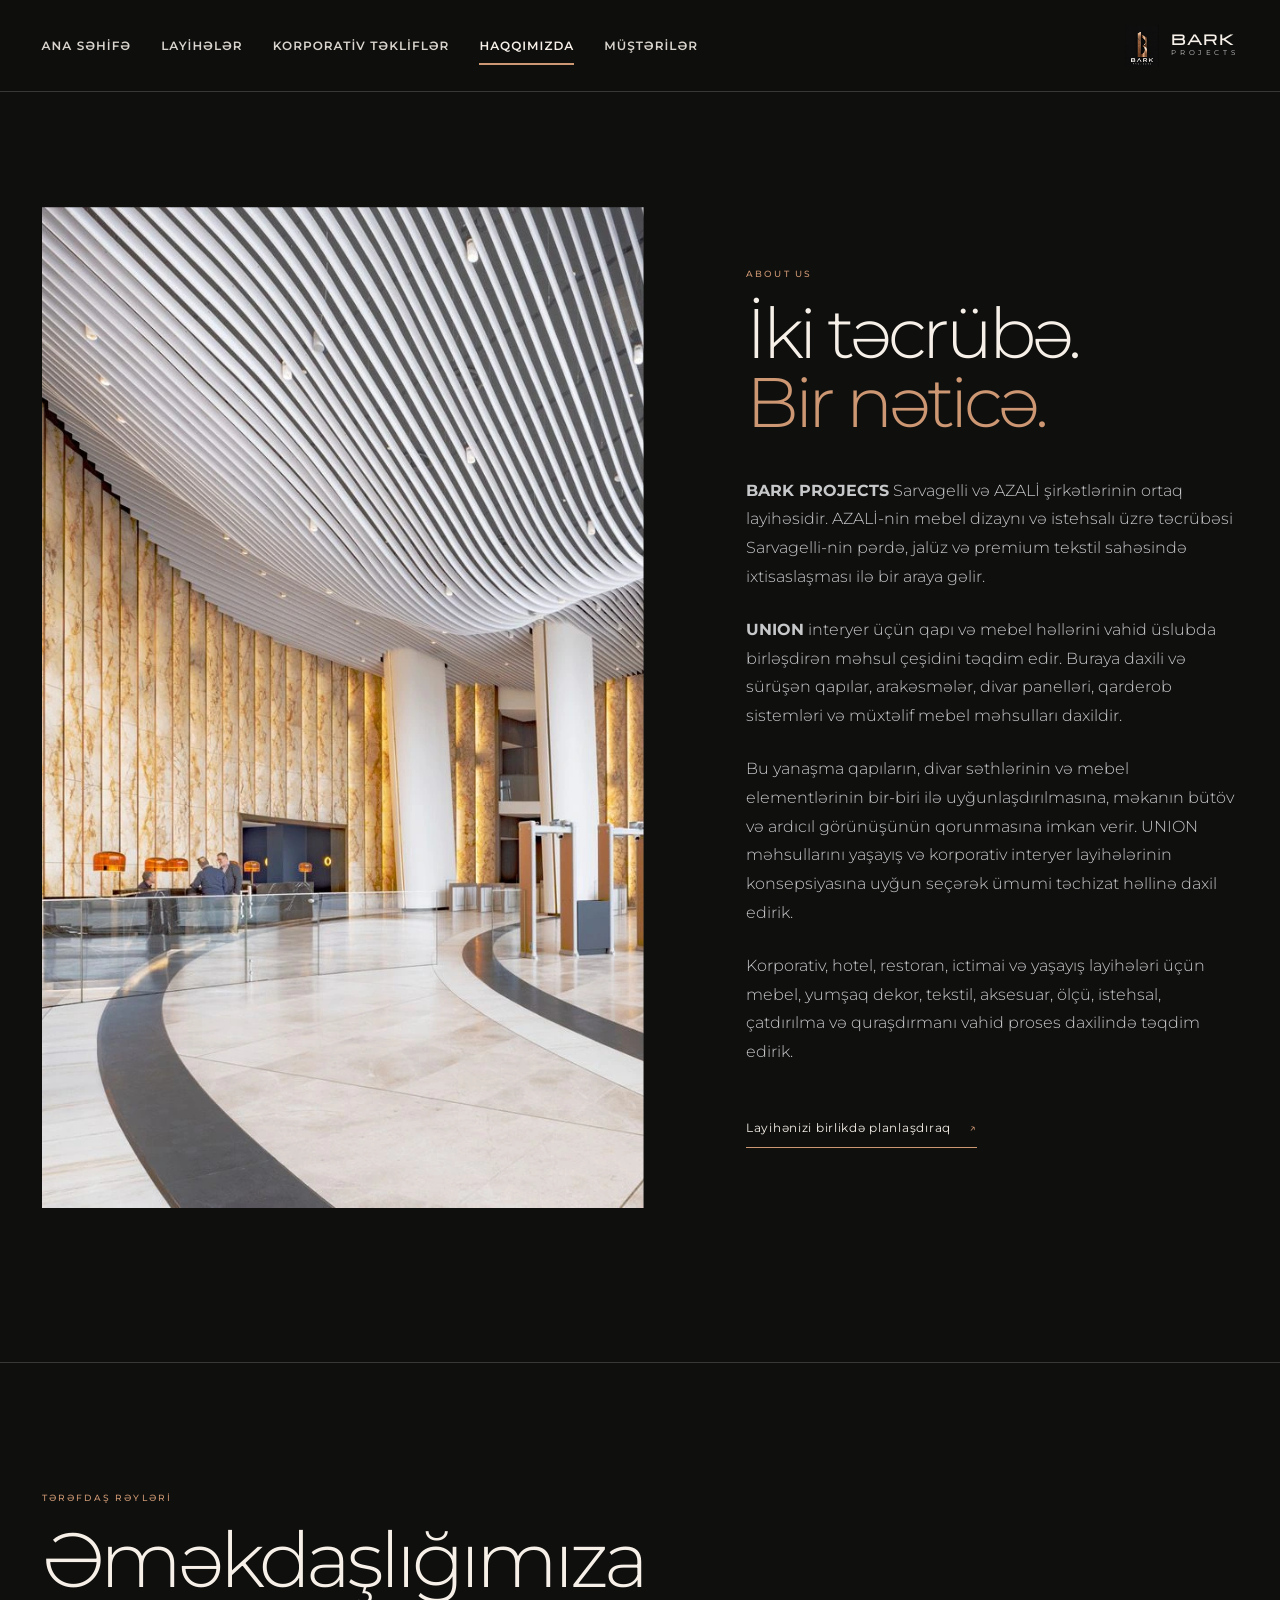
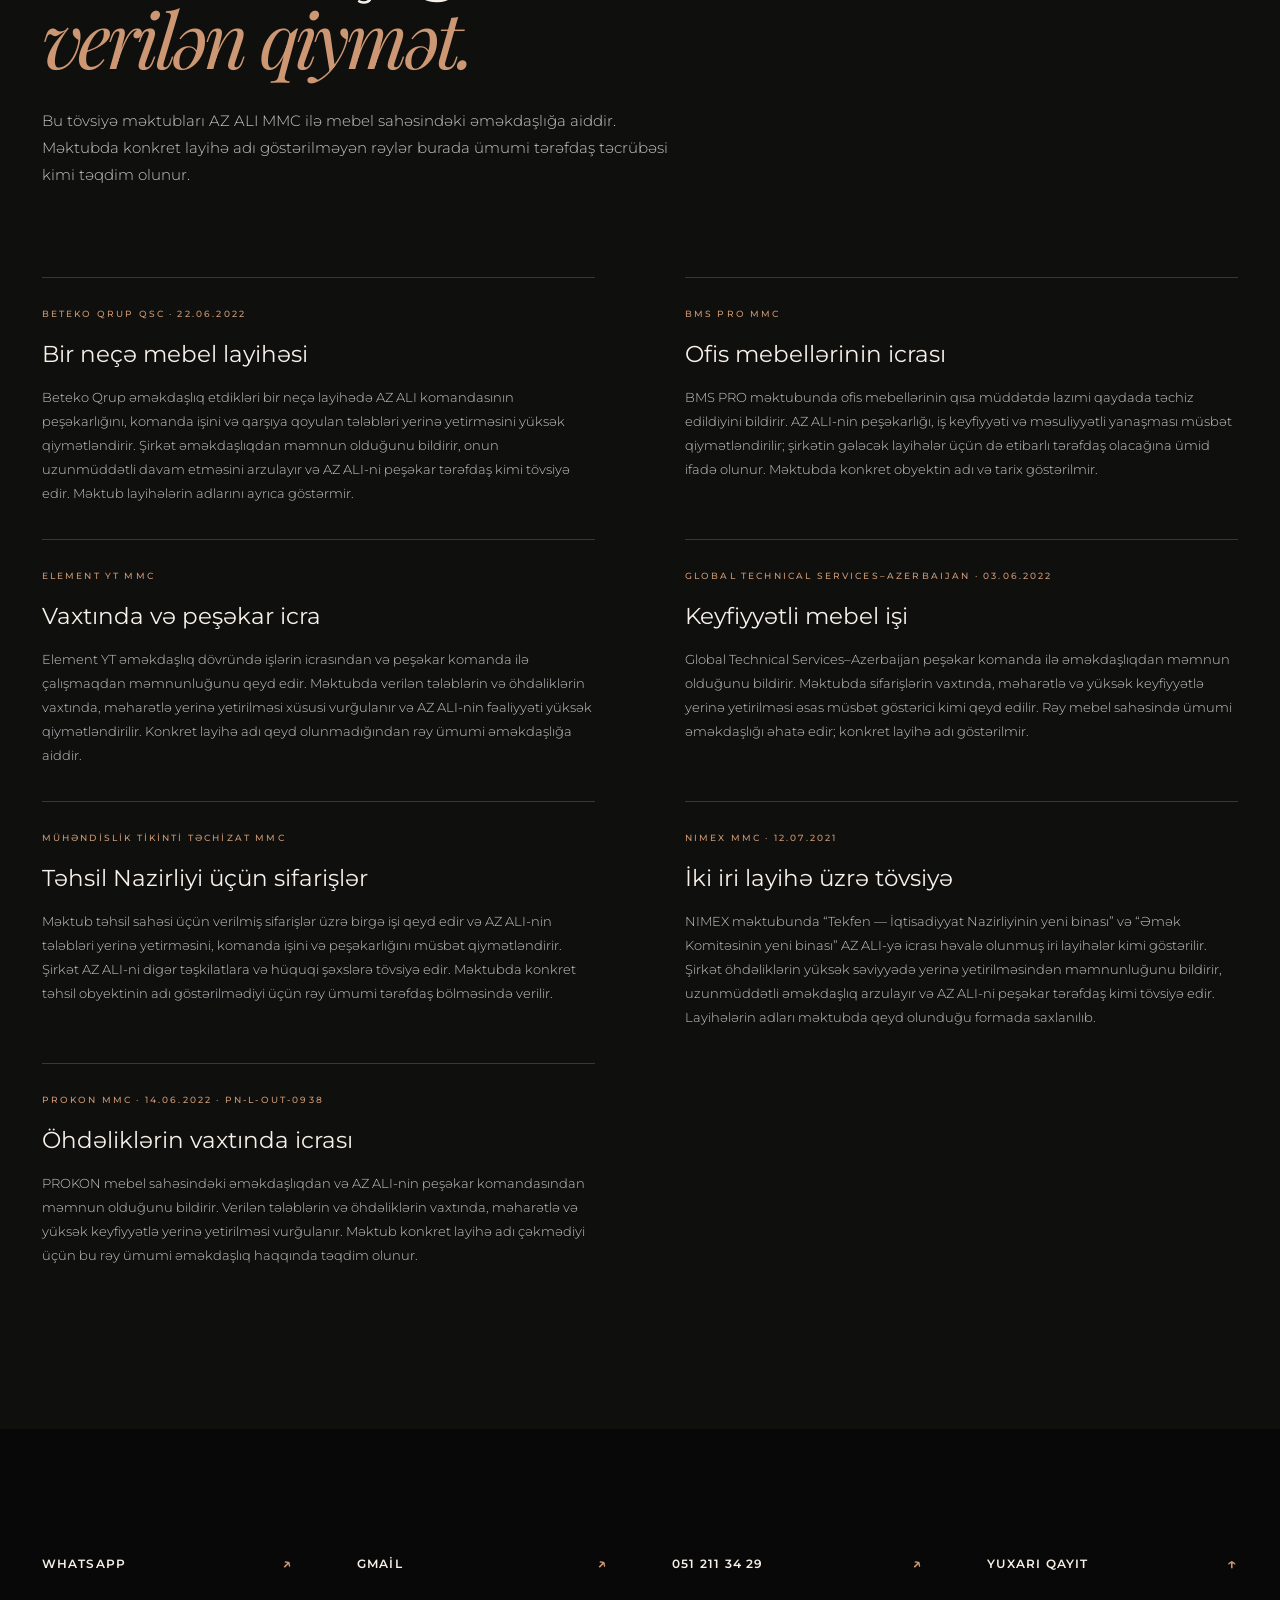
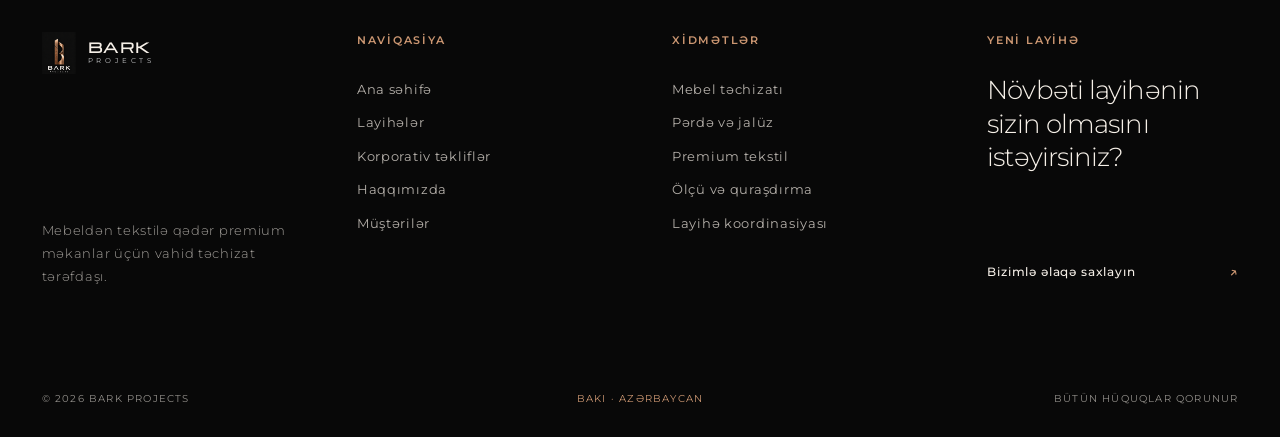
==== commit 82b55c4c: "Update website contact phone number" ====
--- a/about.html
+++ b/about.html
@@ -36,7 +36,7 @@
         <p><strong>UNION</strong> interyer üçün qapı və mebel həllərini vahid üslubda birləşdirən məhsul çeşidini təqdim edir. Buraya daxili və sürüşən qapılar, arakəsmələr, divar panelləri, qarderob sistemləri və müxtəlif mebel məhsulları daxildir.</p>
         <p>Bu yanaşma qapıların, divar səthlərinin və mebel elementlərinin bir-biri ilə uyğunlaşdırılmasına, məkanın bütöv və ardıcıl görünüşünün qorunmasına imkan verir. UNION məhsullarını yaşayış və korporativ interyer layihələrinin konsepsiyasına uyğun seçərək ümumi təchizat həllinə daxil edirik.</p>
         <p>Korporativ, hotel, restoran, ictimai və yaşayış layihələri üçün mebel, yumşaq dekor, tekstil, aksesuar, ölçü, istehsal, çatdırılma və quraşdırmanı vahid proses daxilində təqdim edirik.</p>
-        <a class="text-link" href="tel:+994514188764">Layihənizi birlikdə planlaşdıraq <i>↗</i></a>
+        <a class="text-link" href="tel:+994512113429">Layihənizi birlikdə planlaşdıraq <i>↗</i></a>
       </div>
     </section>
     <section class="references section-wrap" aria-labelledby="references-title">
@@ -89,7 +89,7 @@
     <div class="footer-shell">
       <div class="footer-grid" data-reveal-stagger>
         <div class="footer-column">
-          <a class="footer-action" href="https://wa.me/994514188764?text=Salam%2C%20BARK%20PROJECTS%20haqq%C4%B1nda%20m%C9%99lumat%20almaq%20ist%C9%99yir%C9%99m." target="_blank" rel="noopener"><span>WhatsApp</span><i>↗</i></a>
+          <a class="footer-action" href="https://wa.me/994512113429?text=Salam%2C%20BARK%20PROJECTS%20haqq%C4%B1nda%20m%C9%99lumat%20almaq%20ist%C9%99yir%C9%99m." target="_blank" rel="noopener"><span>WhatsApp</span><i>↗</i></a>
           <div class="footer-panel footer-identity">
             <a class="brand footer-brand" href="index.html" aria-label="BARK Projects ana səhifə"><span class="brand-symbol" aria-hidden="true"><img src="assets/brand/bark-projects-logo.png" alt="" /></span><span class="brand-type"><strong>BARK</strong><span>PROJECTS</span></span></a>
             <p>Mebeldən tekstilə qədər premium məkanlar üçün vahid təchizat tərəfdaşı.</p>
@@ -107,7 +107,7 @@
           </nav>
         </div>
         <div class="footer-column">
-          <a class="footer-action" href="tel:+994514188764"><span>+994 51 418 87 64</span><i>↗</i></a>
+          <a class="footer-action" href="tel:+994512113429"><span>051 211 34 29</span><i>↗</i></a>
           <div class="footer-panel">
             <h2>Xidmətlər</h2>
             <a href="corporate.html#services">Mebel təchizatı</a>
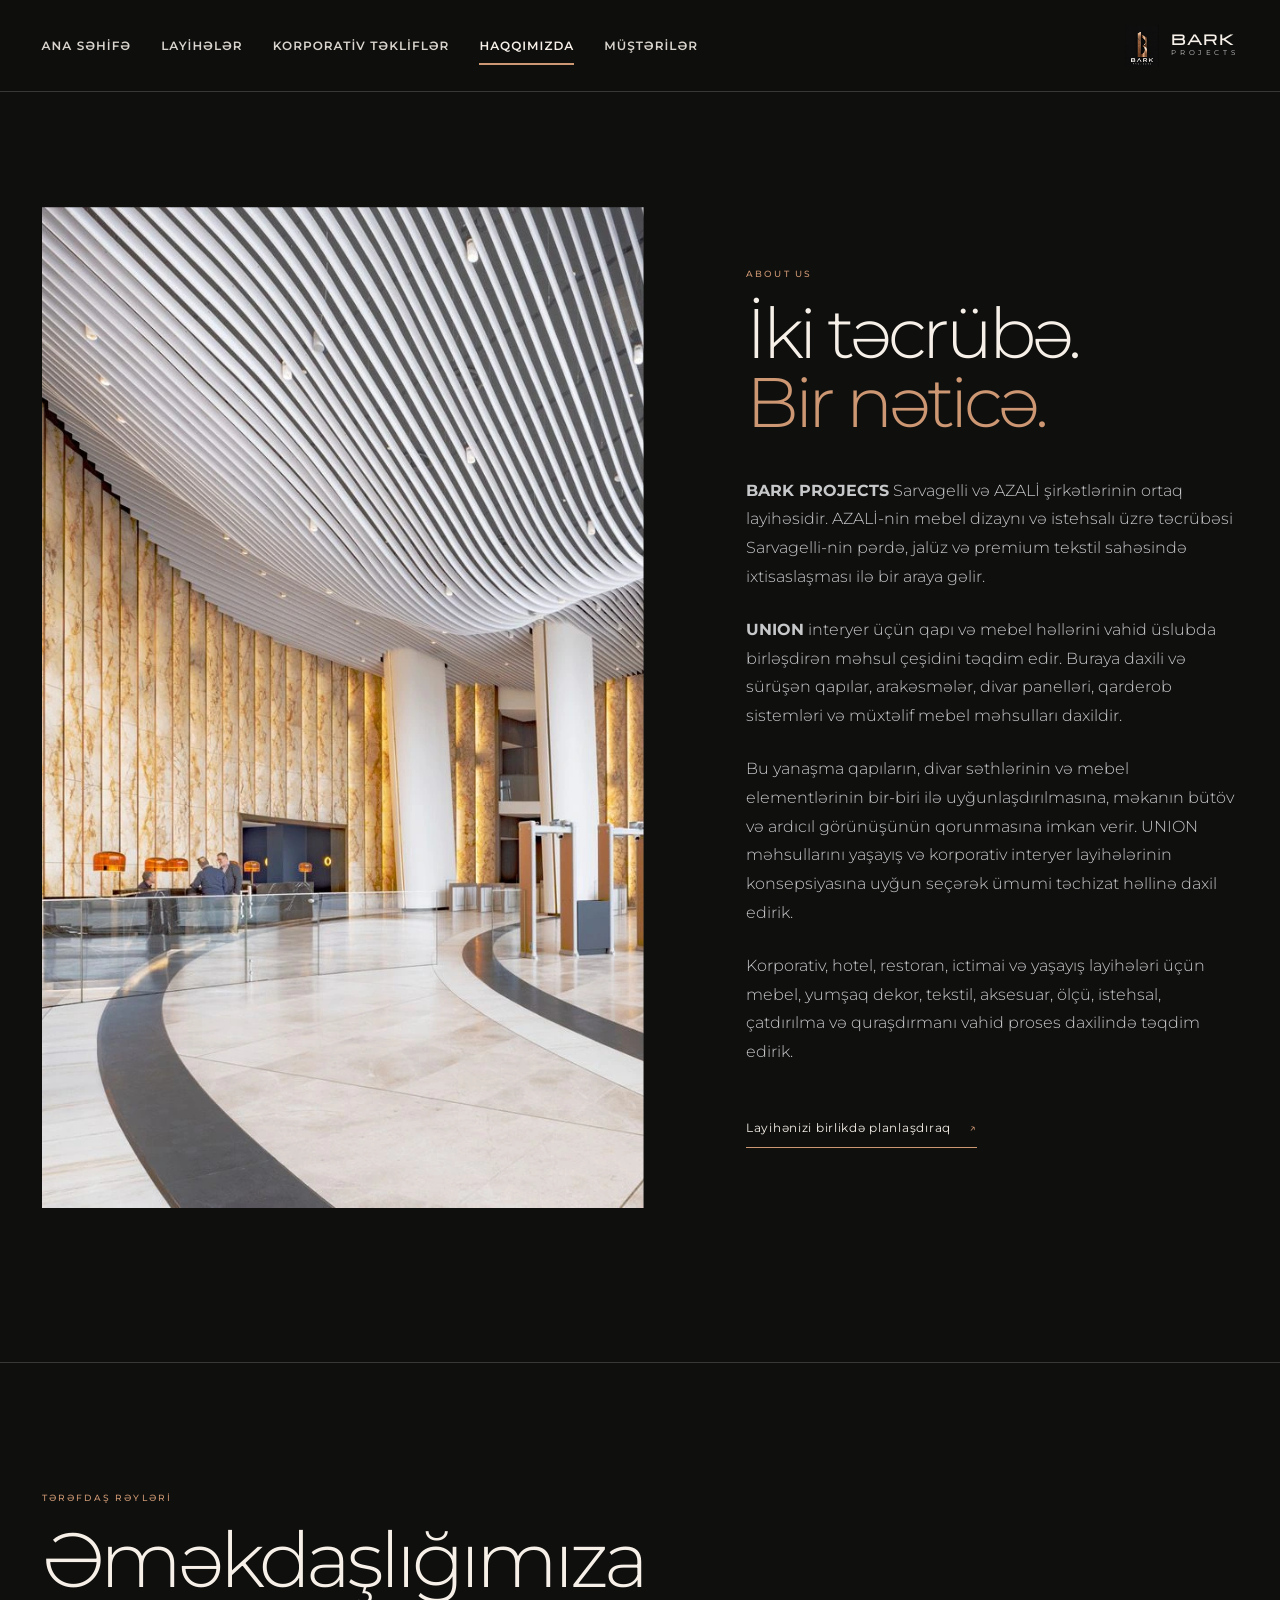
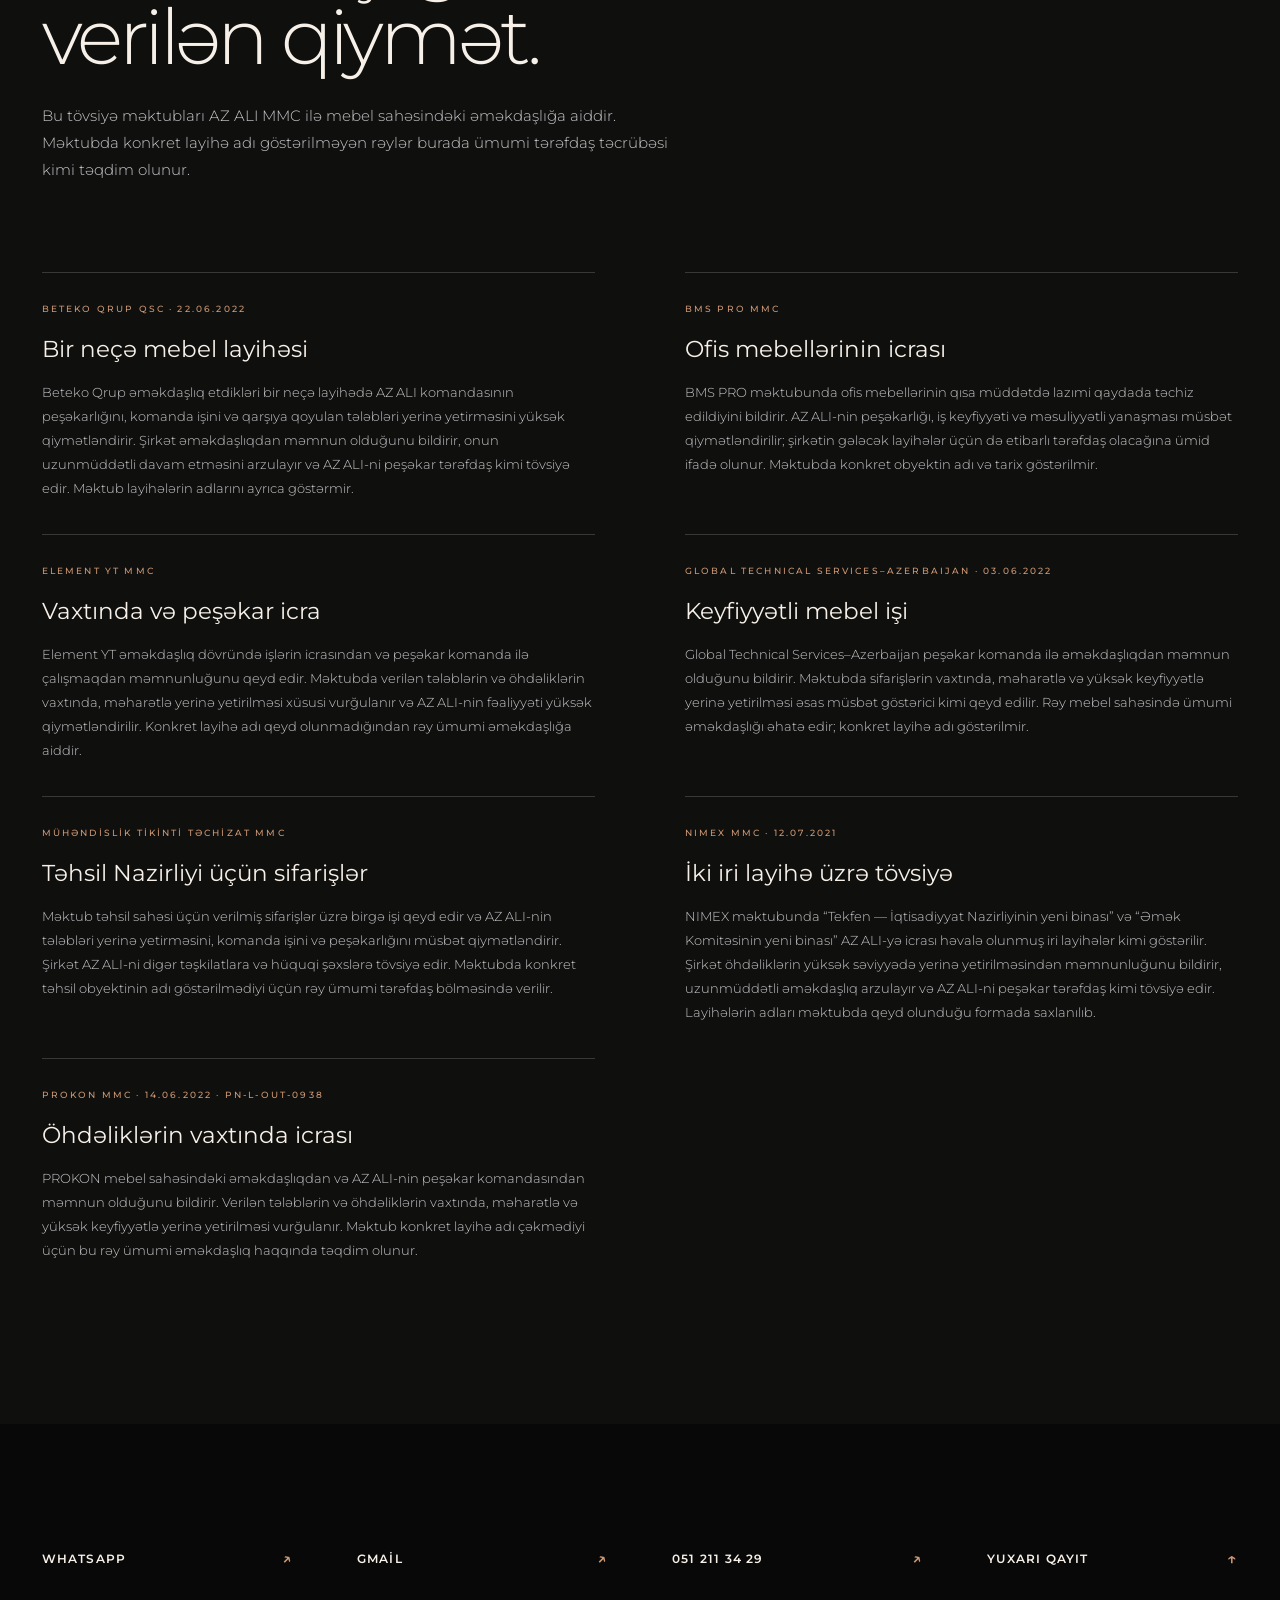
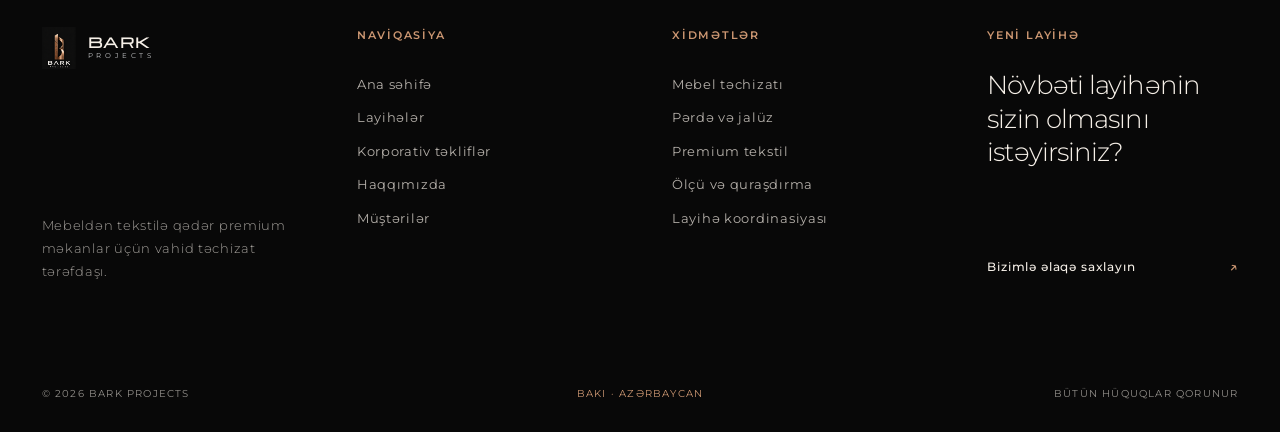
==== commit e637a8e5: "Refresh about page typography cache" ====
--- a/about.html
+++ b/about.html
@@ -9,7 +9,7 @@
   <link rel="preconnect" href="https://fonts.googleapis.com" />
   <link rel="preconnect" href="https://fonts.gstatic.com" crossorigin />
   <link href="https://fonts.googleapis.com/css2?family=Michroma&family=Montserrat:wght@300;400;500;600&family=Playfair+Display:ital,wght@0,400;0,500;1,400&display=swap" rel="stylesheet" />
-  <link rel="stylesheet" href="styles.css?v=13" />
+  <link rel="stylesheet" href="styles.css?v=14" />
 </head>
 <body class="inner-page about-page">
   <header class="site-header" id="top">
--- a/styles.css
+++ b/styles.css
@@ -465,7 +465,7 @@
 .references { padding-block: clamp(88px, 10vw, 150px); border-top: 1px solid var(--line); }
 .references-heading { max-width: 760px; margin-bottom: clamp(48px, 7vw, 96px); }
 .references-heading h2 { margin: 0; font-size: clamp(42px, 6vw, 78px); font-weight: 300; letter-spacing: -.055em; line-height: 1; }
-.references-heading h2 em { color: var(--copper); font-family: "Playfair Display", serif; font-weight: 400; }
+.references-heading h2 em { color: inherit; font-family: inherit; font-style: normal; font-weight: inherit; }
 .references-heading > p:last-child { max-width: 650px; margin: 26px 0 0; color: var(--silver); font-weight: 300; line-height: 1.8; }
 .reference-grid { display: grid; grid-template-columns: repeat(2, minmax(0, 1fr)); column-gap: clamp(34px, 7vw, 110px); }
 .reference-card { padding: 28px 0 34px; border-top: 1px solid var(--line); }
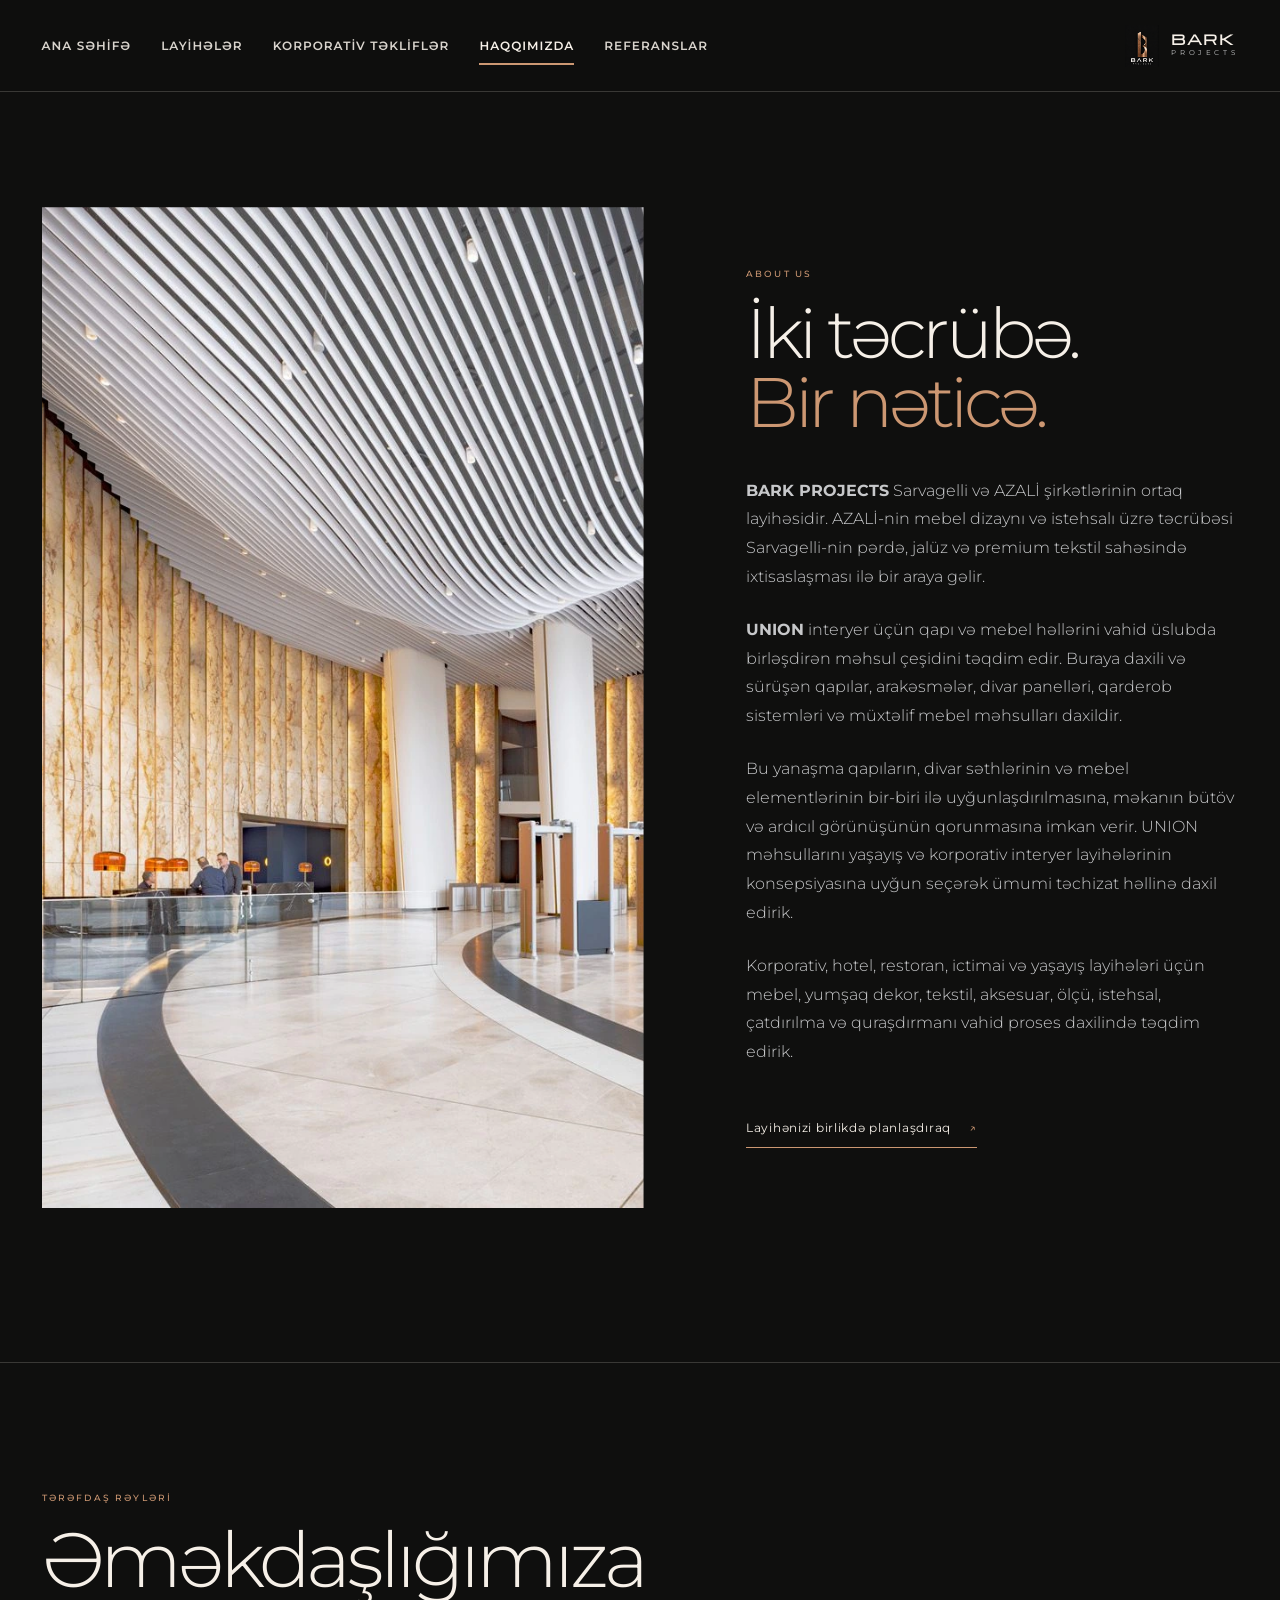
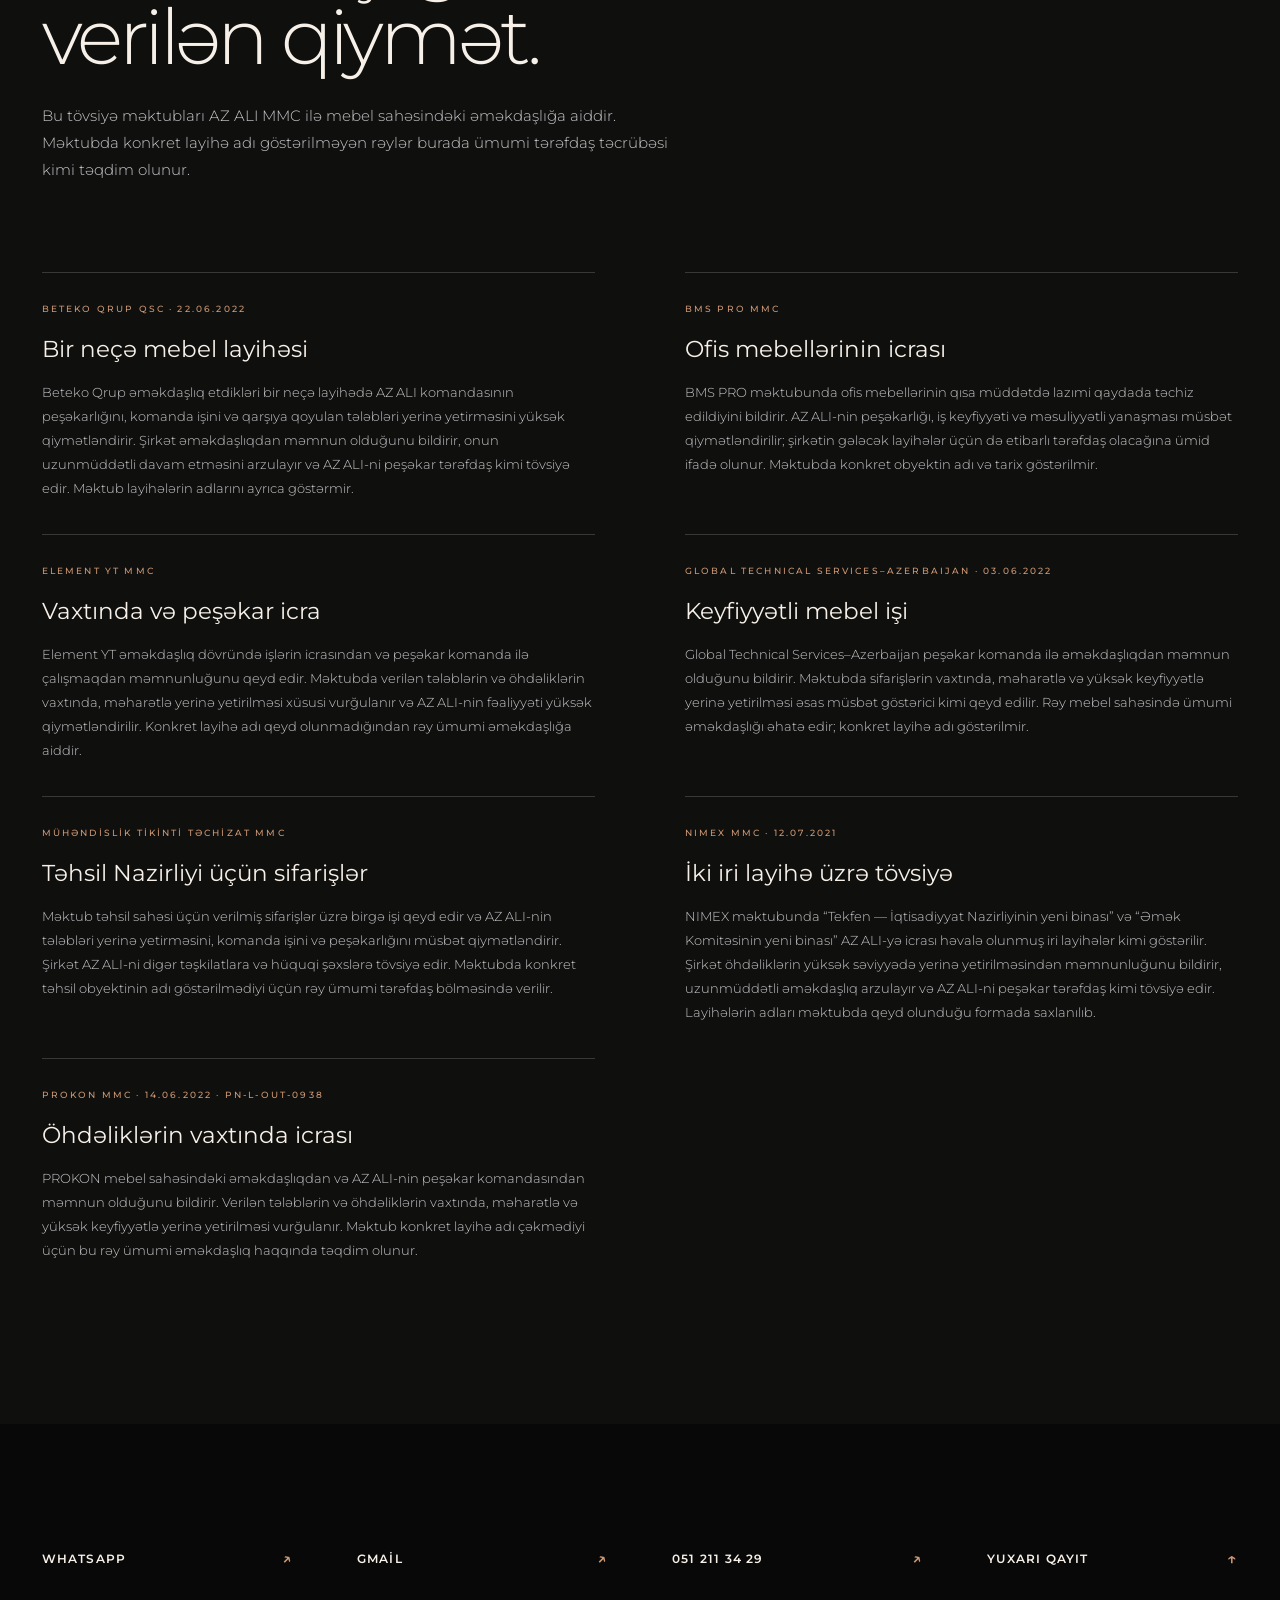
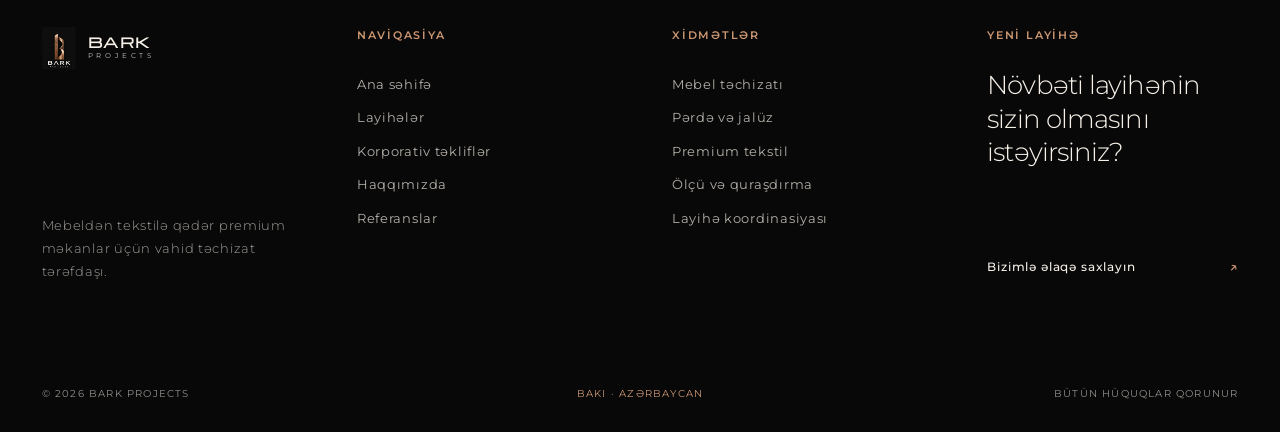
==== commit 6fd2403a: "Rename customers section to Referanslar" ====
--- a/about.html
+++ b/about.html
@@ -6,6 +6,7 @@
   <meta name="theme-color" content="#161617" />
   <meta name="description" content="BARK PROJECTS haqqında — mebel, pərdə, jalüz və premium tekstil sahəsində vahid təchizat təcrübəsi." />
   <title>BARK PROJECTS — Haqqımızda</title>
+  <link rel="icon" type="image/png" href="/assets/brand/bark-projects-logo.png?v=2" />
   <link rel="preconnect" href="https://fonts.googleapis.com" />
   <link rel="preconnect" href="https://fonts.gstatic.com" crossorigin />
   <link href="https://fonts.googleapis.com/css2?family=Michroma&family=Montserrat:wght@300;400;500;600&family=Playfair+Display:ital,wght@0,400;0,500;1,400&display=swap" rel="stylesheet" />
@@ -22,7 +23,7 @@
       <a class="nav-link" href="projects.html">Layihələr</a>
       <a class="nav-link" href="corporate.html">Korporativ təkliflər</a>
       <a class="nav-link active" href="about.html">Haqqımızda</a>
-      <a class="nav-link" href="clients.html">Müştərilər</a>
+      <a class="nav-link" href="clients.html">Referanslar</a>
     </nav>
     <button class="menu-toggle" aria-label="Menyunu aç" aria-expanded="false"><span></span><span></span></button>
   </header>
@@ -103,7 +104,7 @@
             <a href="projects.html">Layihələr</a>
             <a href="corporate.html">Korporativ təkliflər</a>
             <a href="about.html">Haqqımızda</a>
-            <a href="clients.html">Müştərilər</a>
+            <a href="clients.html">Referanslar</a>
           </nav>
         </div>
         <div class="footer-column">
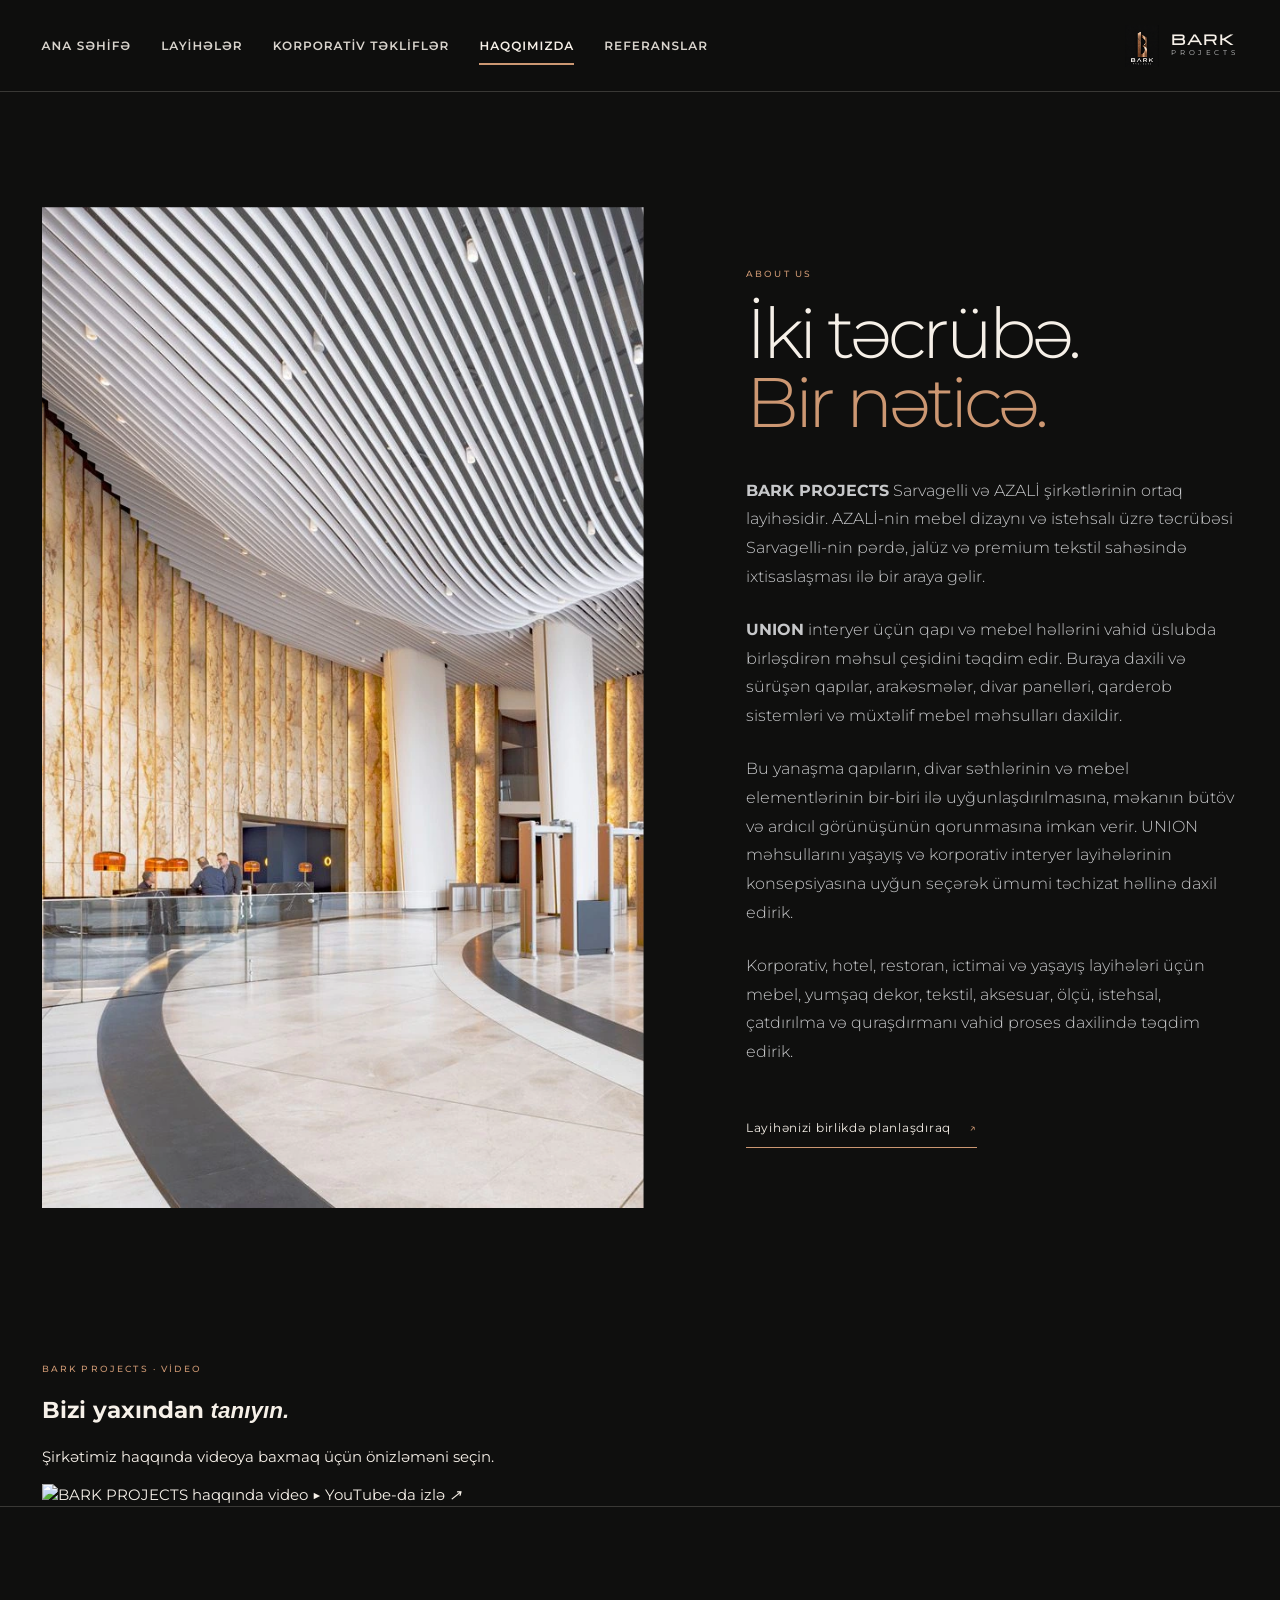
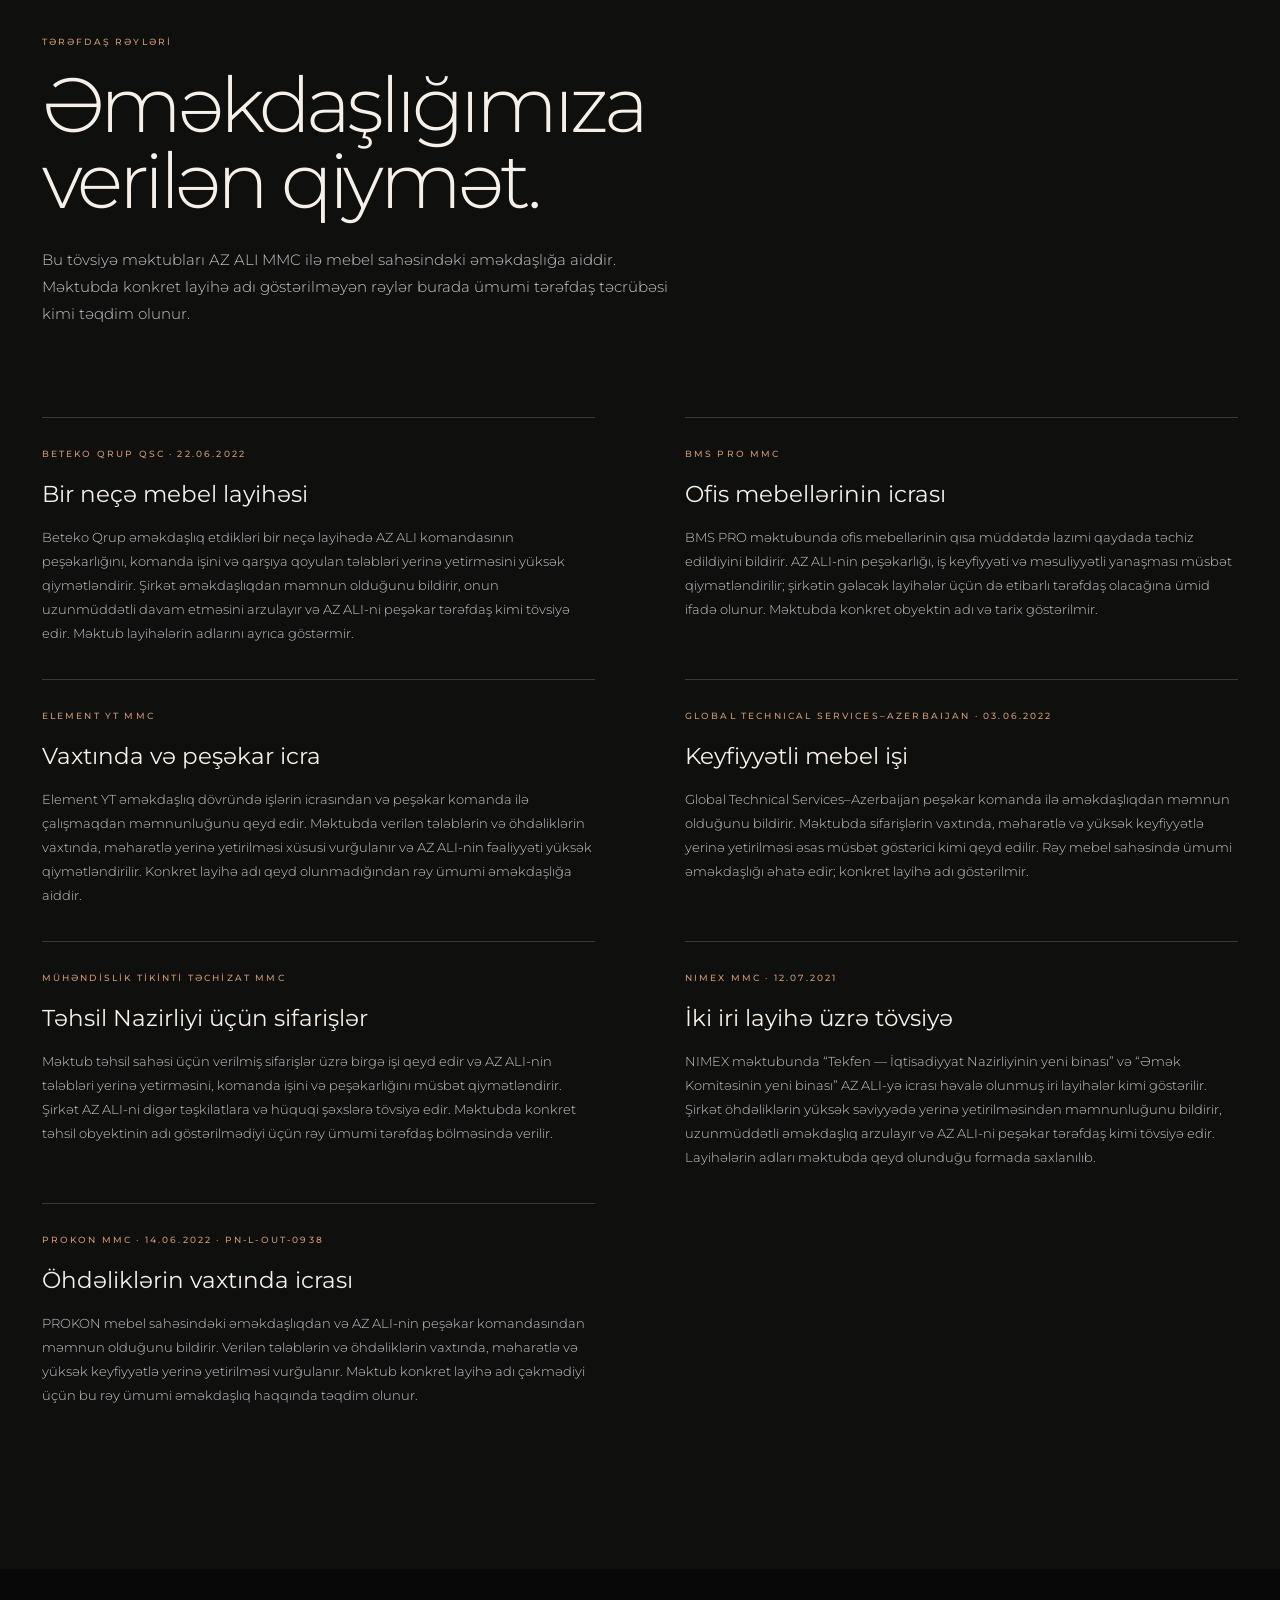
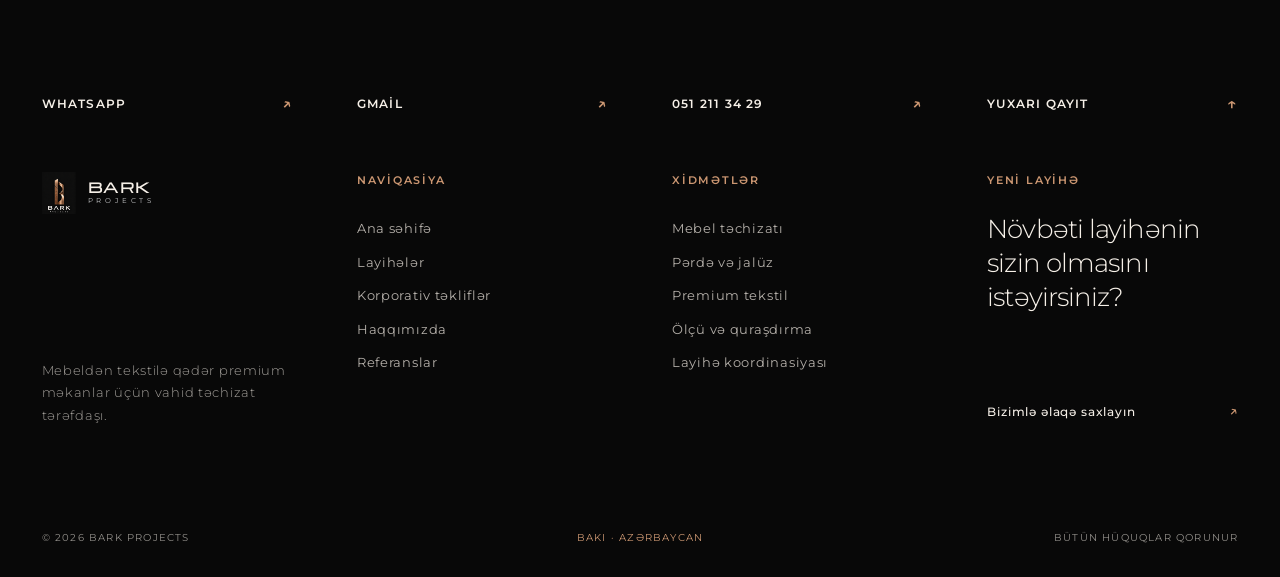
==== commit 5aaec59e: "Add compact YouTube video preview to About page" ====
--- a/about.html
+++ b/about.html
@@ -39,6 +39,18 @@
         <p>Korporativ, hotel, restoran, ictimai və yaşayış layihələri üçün mebel, yumşaq dekor, tekstil, aksesuar, ölçü, istehsal, çatdırılma və quraşdırmanı vahid proses daxilində təqdim edirik.</p>
         <a class="text-link" href="tel:+994512113429">Layihənizi birlikdə planlaşdıraq <i>↗</i></a>
       </div>
+    </section>
+    <section class="about-video section-wrap" aria-labelledby="about-video-title">
+      <div class="about-video-copy" data-reveal>
+        <p class="eyebrow copper">BARK PROJECTS · VİDEO</p>
+        <h2 id="about-video-title">Bizi yaxından <em>tanıyın.</em></h2>
+        <p>Şirkətimiz haqqında videoya baxmaq üçün önizləməni seçin.</p>
+      </div>
+      <a class="about-video-link" href="https://youtu.be/3gOAEjn7gio?si=Gh2FY6DZjI3lL7yL" target="_blank" rel="noopener noreferrer" aria-label="BARK PROJECTS videosunu YouTube-da aç">
+        <img src="https://img.youtube.com/vi/3gOAEjn7gio/hqdefault.jpg" alt="BARK PROJECTS haqqında video" loading="lazy" />
+        <span class="about-video-play" aria-hidden="true">▶</span>
+        <span class="about-video-open">YouTube-da izlə <i>↗</i></span>
+      </a>
     </section>
     <section class="references section-wrap" aria-labelledby="references-title">
       <div class="references-heading" data-reveal>
--- a/styles.css
+++ b/styles.css
@@ -141,6 +141,11 @@
 .project-card { position: relative; width: 100%; display: block; margin: 0; overflow: hidden; background: var(--panel); cursor: pointer; }
 .project-card:focus-visible { outline: 2px solid var(--copper); outline-offset: 3px; }
 .project-image { position: relative; width: 100%; aspect-ratio: 5 / 4; overflow: hidden; }
+.project-image--documented { display: grid; place-items: center; background: radial-gradient(circle at 78% 22%, rgba(204,151,114,.2), transparent 32%), linear-gradient(135deg, #24211e, #111110 62%, #30251f); }
+.project-image--documented::before { content: "BARK PROJECTS"; position: absolute; inset: 0; display: grid; place-items: center; color: rgba(246,240,232,.08); font-family: "Michroma", sans-serif; font-size: clamp(18px, 3vw, 42px); letter-spacing: .2em; }
+.project-document-marker { position: absolute; z-index: 1; top: 20px; left: 20px; color: var(--copper); font-size: 8px; letter-spacing: .17em; text-transform: uppercase; }
+.project-image--documented .project-caption, .project-card:hover .project-image--documented .project-caption, .project-card:focus-visible .project-image--documented .project-caption { opacity: 1; transform: none; }
+.project-card:hover .project-image--documented::after, .project-card:focus-visible .project-image--documented::after { background: rgba(0,0,0,.26); }
 .project-image::after { content: ""; position: absolute; inset: 0; background: rgba(0,0,0,.26); pointer-events: none; transition: background .45s ease; }
 .project-image img { display: block; width: 100%; height: 100%; object-fit: cover; transition: transform .9s var(--ease), filter .45s ease; }
 .project-card:hover .project-image img, .project-card:focus-visible .project-image img { transform: scale(1.035); filter: brightness(1.08) saturate(1.04); }
@@ -153,6 +158,10 @@
 .empty-state { padding: 80px 0; color: var(--muted); text-align: center; }
 
 .detail-hero { position: relative; min-height: 100svh; overflow: hidden; display: flex; align-items: flex-end; padding: 170px var(--page-x) 74px; isolation: isolate; }
+.detail-hero--documented { background: radial-gradient(circle at 76% 26%, rgba(204,151,114,.24), transparent 30%), linear-gradient(135deg, #24211e, #111110 62%, #30251f); }
+.detail-hero--documented::after { content: "BARK PROJECTS"; position: absolute; z-index: -1; inset: 8% 0 0; display: grid; place-items: center; color: rgba(246,240,232,.07); font-family: "Michroma", sans-serif; font-size: clamp(28px, 7vw, 96px); letter-spacing: .2em; }
+.detail-hero--documented .detail-shade { display: none; }
+.detail-hero--documented .detail-hero-copy { position: relative; }
 .detail-hero > img { position: absolute; z-index: -2; inset: 92px 0 0; width: 100%; height: calc(100% - 92px); object-fit: cover; translate: 0 var(--scroll-parallax-y, 0px); animation: hero-arrive 1.35s var(--ease) both; }
 .detail-hero > img, .detail-image-section img[role="button"] { cursor: zoom-in; }
 .detail-shade { position: absolute; z-index: -1; inset: 92px 0 0; background: linear-gradient(90deg, rgba(5,5,5,.8), rgba(5,5,5,.12) 70%), linear-gradient(0deg, rgba(5,5,5,.8), transparent 58%); }
@@ -391,7 +400,7 @@
   .home-about-copy h2 { margin-bottom: 30px; font-size: 54px; }
   .clients { padding-block: 92px; }
   .clients-heading { margin-bottom: 46px; }
-  .clients-heading h2 { font-size: 62px; }
+  .clients-heading h2 { font-size: clamp(38px, 11.5vw, 56px); line-height: .98; overflow-wrap: anywhere; }
   .client-grid { grid-template-columns: 1fr; }
   .projects { padding-top: 84px; padding-bottom: 80px; }
   .detail-hero { min-height: 88svh; padding: 140px var(--page-x) 48px; }
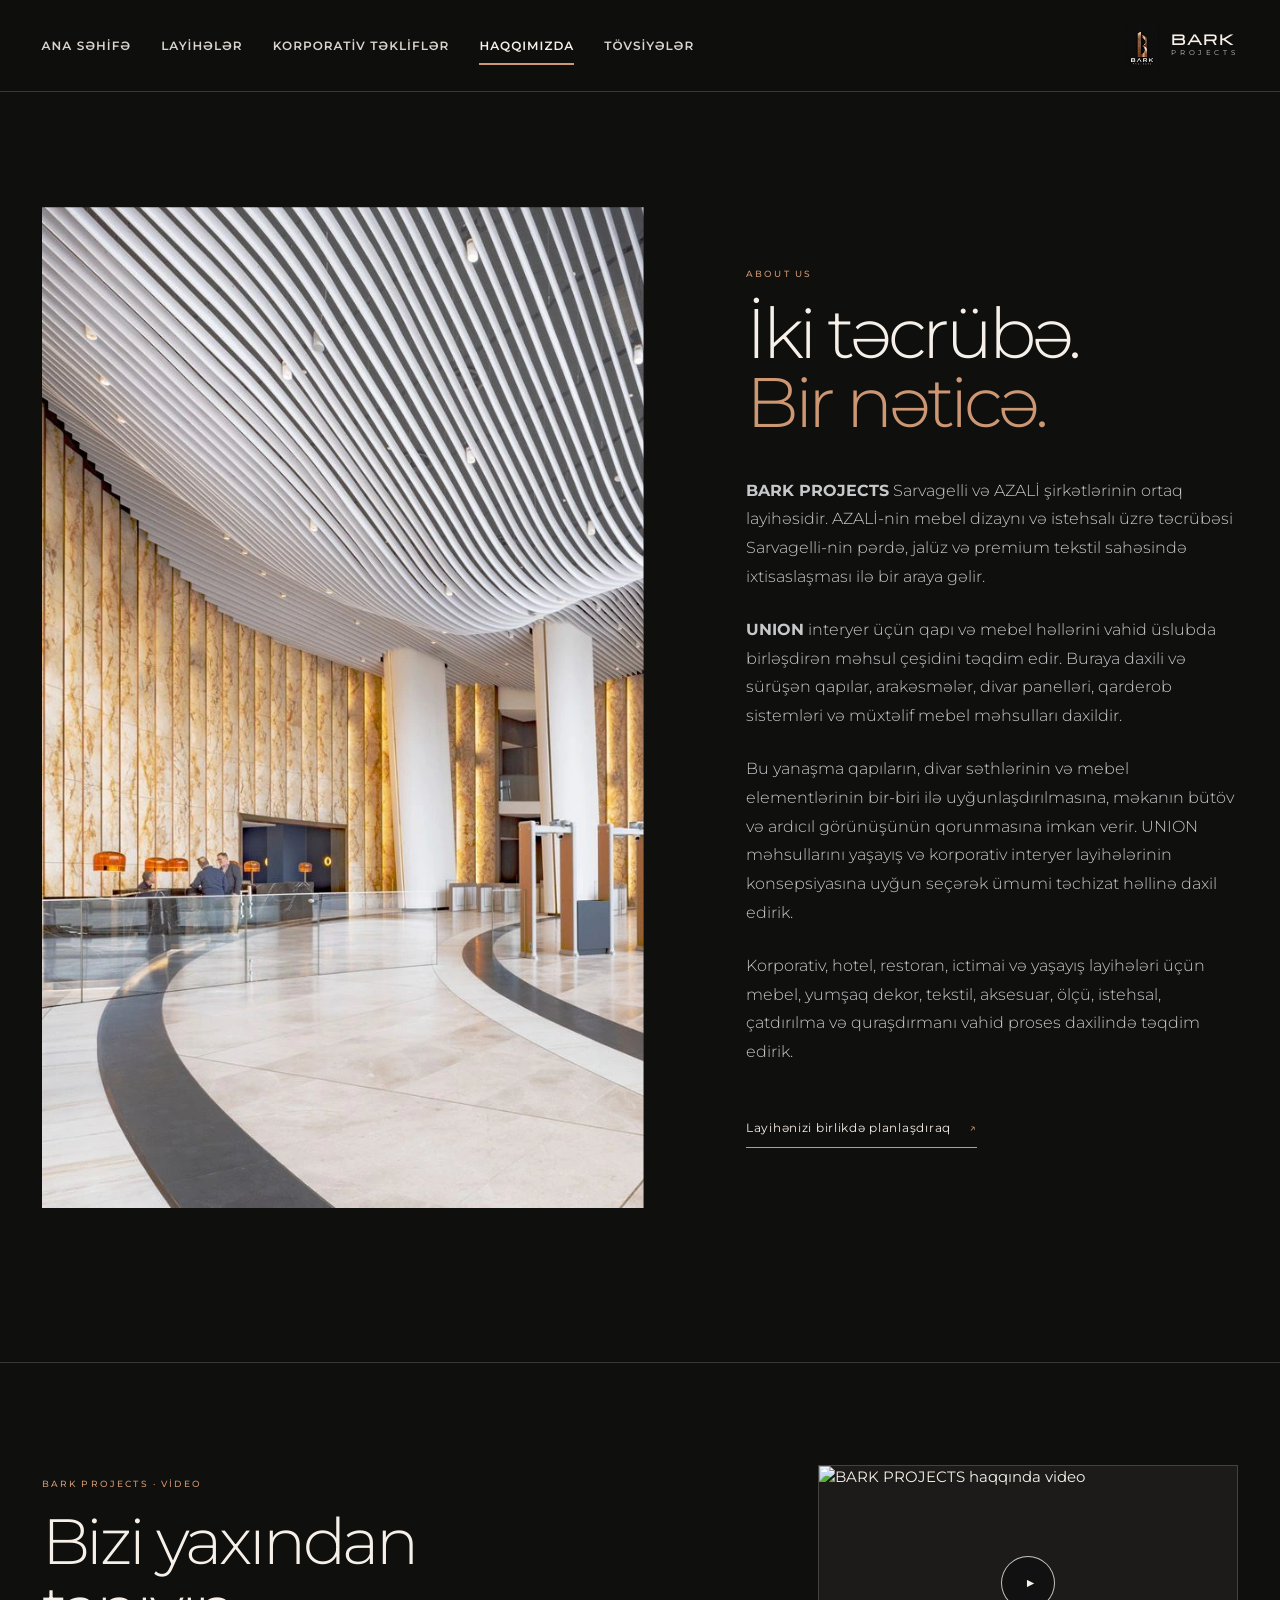
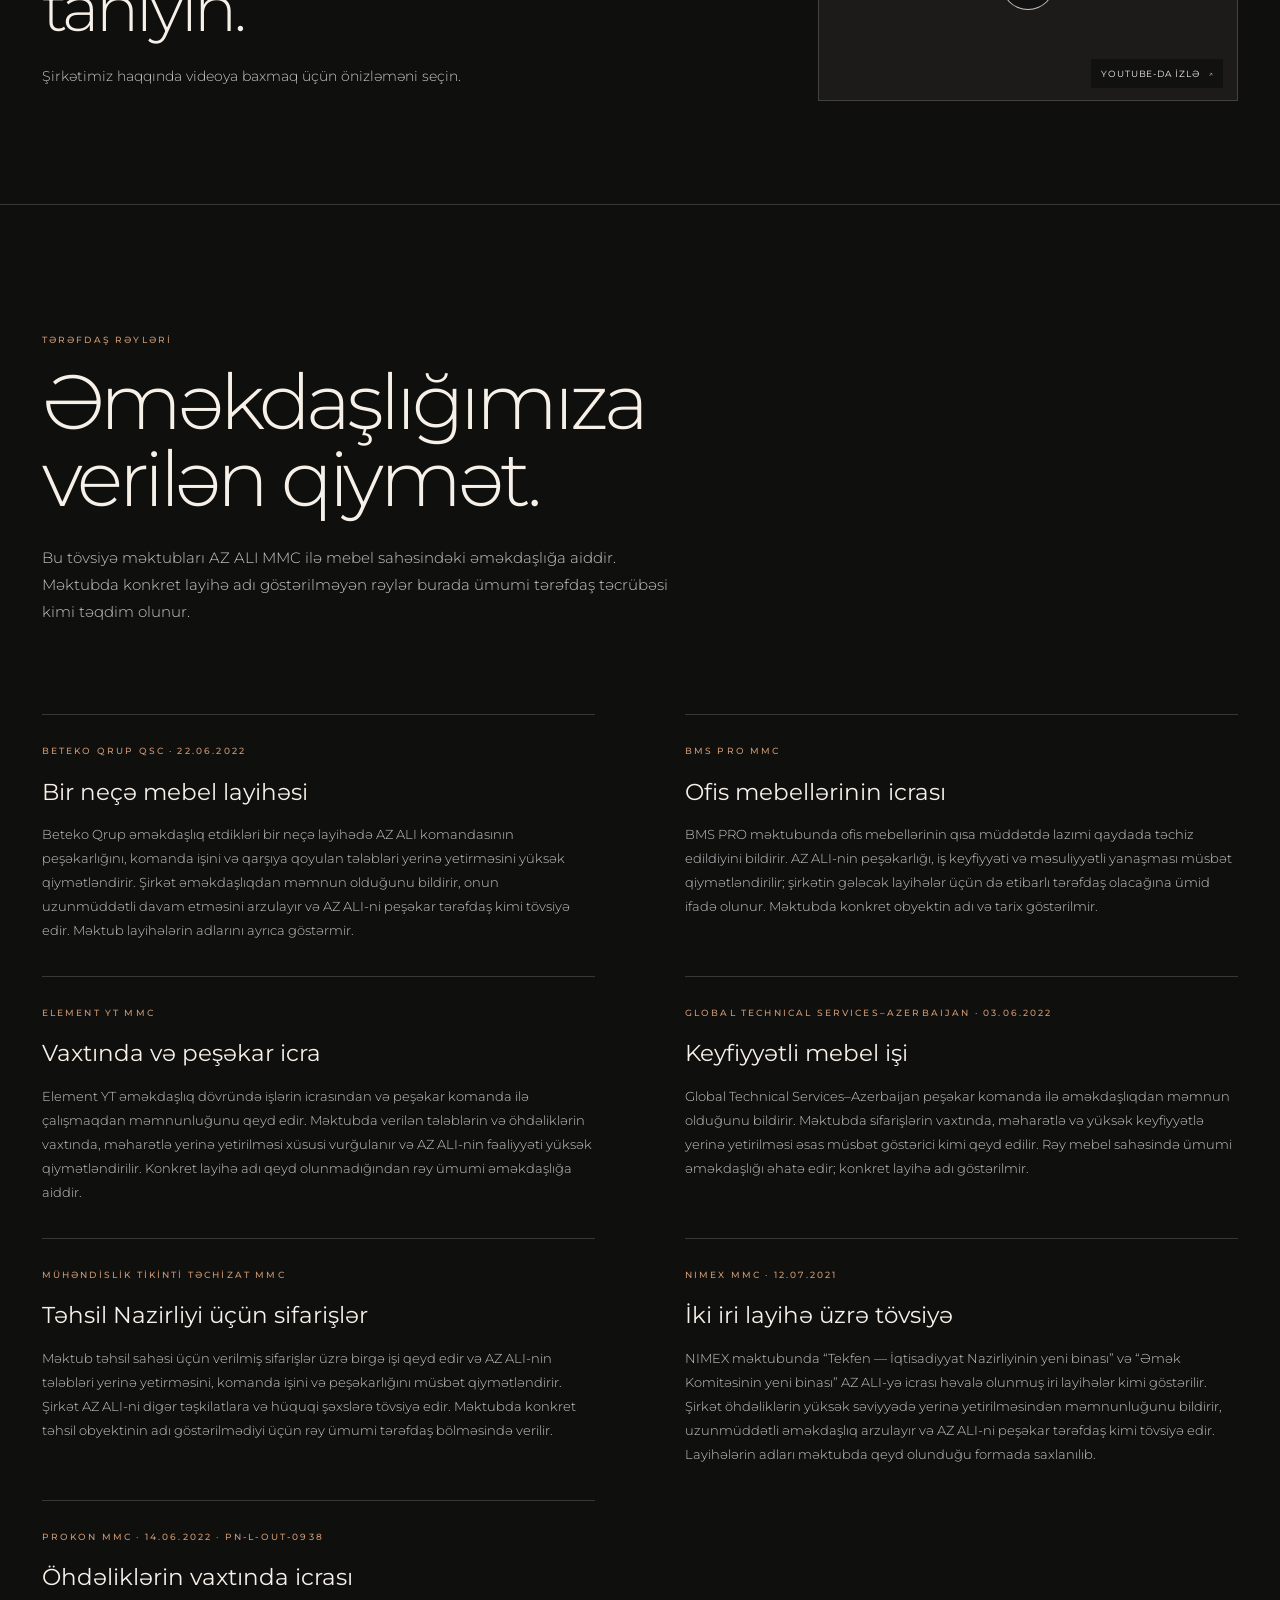
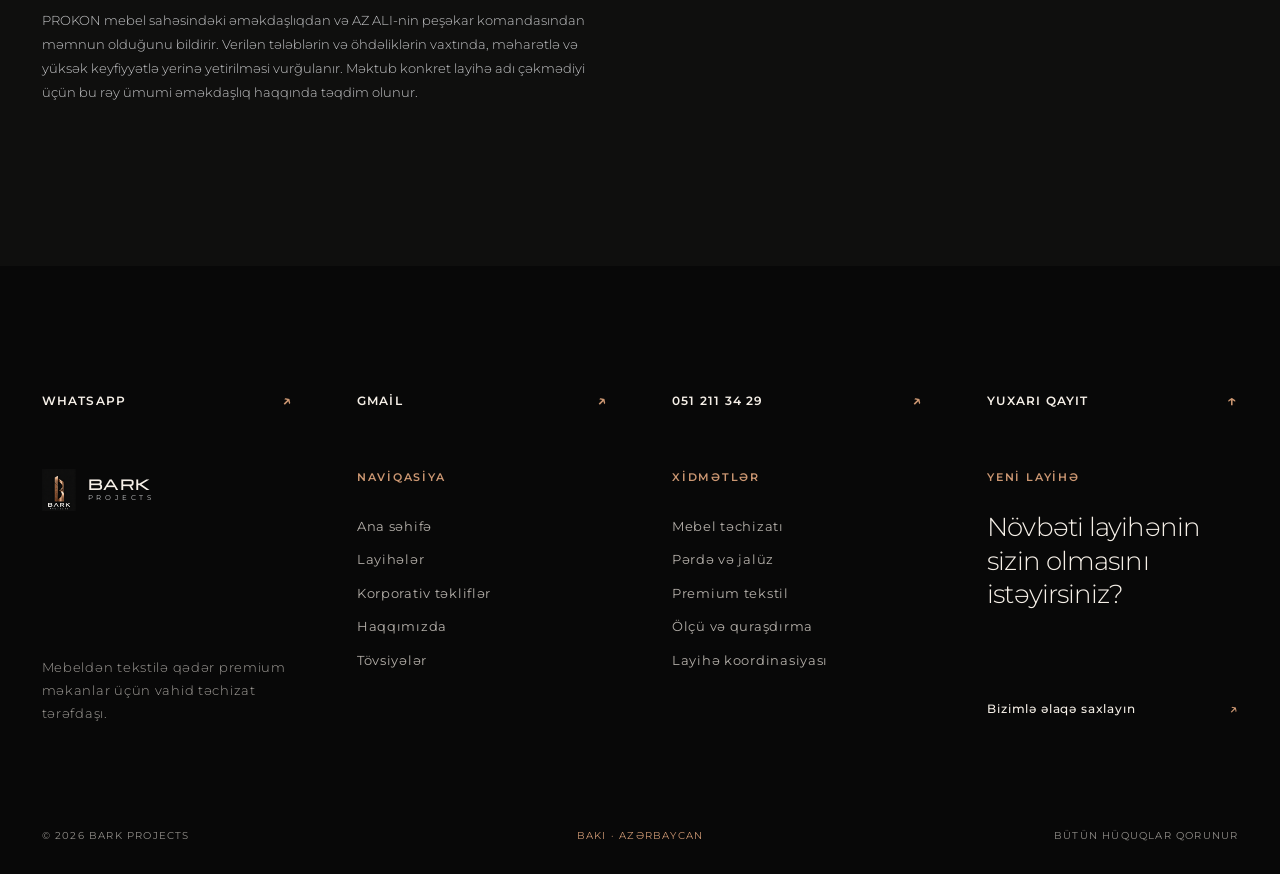
==== commit 70da35e2: "Add standalone A4 recommendation letters page" ====
--- a/about.html
+++ b/about.html
@@ -23,7 +23,7 @@
       <a class="nav-link" href="projects.html">Layihələr</a>
       <a class="nav-link" href="corporate.html">Korporativ təkliflər</a>
       <a class="nav-link active" href="about.html">Haqqımızda</a>
-      <a class="nav-link" href="clients.html">Referanslar</a>
+      <a class="nav-link" href="clients.html">Tövsiyələr</a>
     </nav>
     <button class="menu-toggle" aria-label="Menyunu aç" aria-expanded="false"><span></span><span></span></button>
   </header>
@@ -116,7 +116,7 @@
             <a href="projects.html">Layihələr</a>
             <a href="corporate.html">Korporativ təkliflər</a>
             <a href="about.html">Haqqımızda</a>
-            <a href="clients.html">Referanslar</a>
+            <a href="clients.html">Tövsiyələr</a>
           </nav>
         </div>
         <div class="footer-column">
--- a/styles.css
+++ b/styles.css
@@ -490,3 +490,66 @@
 .recommendation-card p:last-child { margin: 0; color: var(--silver); font-size: 15px; font-weight: 300; line-height: 1.9; }
 .recommendation-source { margin: 0 0 16px; color: var(--copper); font-size: 11px; letter-spacing: .08em; text-transform: uppercase; }
 @media (max-width: 680px) { .reference-grid { grid-template-columns: 1fr; } }
+
+
+/* Compact YouTube preview on the About page */
+.about-video { display: grid; grid-template-columns: minmax(0, .8fr) minmax(280px, 420px); align-items: center; justify-content: space-between; gap: clamp(32px, 7vw, 100px); padding-block: clamp(64px, 8vw, 112px); border-top: 1px solid var(--line); }
+.about-video-copy { max-width: 520px; }
+.about-video-copy h2 { margin: 0; font-size: clamp(36px, 5vw, 64px); font-weight: 300; letter-spacing: -.05em; line-height: 1.05; }
+.about-video-copy h2 em { color: var(--copper); font-family: "Playfair Display", serif; font-weight: 400; }
+.about-video-copy > p:last-child { max-width: 420px; margin: 22px 0 0; color: var(--silver); font-size: 14px; font-weight: 300; line-height: 1.8; }
+.about-video-link { position: relative; display: block; width: 100%; max-width: 420px; aspect-ratio: 16 / 9; overflow: hidden; border: 1px solid var(--line); background: var(--panel); }
+.about-video-link img { display: block; width: 100%; height: 100%; object-fit: cover; transition: transform .6s var(--ease), filter .35s ease; }
+.about-video-link:hover img { transform: scale(1.04); filter: brightness(.72); }
+.about-video-play { position: absolute; top: 50%; left: 50%; display: grid; width: 54px; height: 54px; place-items: center; padding-left: 3px; border: 1px solid rgba(246,240,232,.8); border-radius: 50%; background: rgba(15,15,14,.72); color: var(--ivory); font-size: 17px; transform: translate(-50%,-50%); transition: background .25s ease, color .25s ease; }
+.about-video-link:hover .about-video-play { background: var(--ivory); color: var(--black); }
+.about-video-open { position: absolute; right: 14px; bottom: 12px; display: flex; align-items: center; gap: 8px; padding: 8px 10px; background: rgba(15,15,14,.78); color: var(--ivory); font-size: 9px; letter-spacing: .1em; text-transform: uppercase; }
+.about-video-open i { color: var(--copper); font-style: normal; }
+@media (max-width: 680px) { .about-video { grid-template-columns: 1fr; gap: 28px; } .about-video-link { max-width: 100%; } }
+
+
+/* Keep both parts of the About video heading in the same type style */
+.about-video-copy h2 em { color: inherit; font-family: inherit; font-style: normal; font-weight: inherit; }
+
+
+/* Written recommendation letters, presented as A4 sheets */
+.recommendations-page { padding-top: clamp(142px, 17vw, 208px); padding-bottom: clamp(88px, 10vw, 150px); }
+.recommendations-intro { max-width: 760px; margin-bottom: clamp(42px, 6vw, 76px); }
+.recommendations-intro h1 { margin: 0; font-size: clamp(44px, 7vw, 88px); font-weight: 300; letter-spacing: -.06em; line-height: .98; }
+.recommendations-intro > p:last-child { max-width: 620px; margin: 24px 0 0; color: var(--silver); font-size: 14px; font-weight: 300; line-height: 1.85; }
+.recommendation-pages { display: grid; grid-template-columns: repeat(2, minmax(0, 1fr)); align-items: start; gap: clamp(24px, 4vw, 56px); }
+.recommendation-sheet { position: relative; display: flex; flex-direction: column; width: 100%; aspect-ratio: 210 / 297; overflow: hidden; padding: clamp(24px, 4vw, 58px); background: #f5f2ec; color: #242421; box-shadow: 0 24px 70px rgba(0,0,0,.28); }
+.recommendation-sheet::before { position: absolute; inset: 12px; border: 1px solid rgba(135,112,89,.24); content: ""; pointer-events: none; }
+.recommendation-letter-head { display: flex; align-items: center; justify-content: space-between; gap: 16px; padding-bottom: 22px; border-bottom: 1px solid rgba(36,36,33,.18); }
+.recommendation-letter-brand { display: flex; align-items: center; gap: 10px; color: #242421; }
+.recommendation-letter-brand img { width: 30px; height: 36px; object-fit: contain; }
+.recommendation-letter-brand span { font-family: "Michroma", sans-serif; font-size: 10px; letter-spacing: .08em; line-height: 1.45; }
+.recommendation-letter-brand small { display: block; color: #716e68; font-family: "Montserrat", Arial, sans-serif; font-size: 7px; letter-spacing: .28em; }
+.recommendation-letter-mark { color: #8d755f; font-size: 8px; letter-spacing: .18em; text-align: right; text-transform: uppercase; }
+.recommendation-sheet-content { flex: 1; padding-top: clamp(24px, 4vw, 54px); }
+.recommendation-sheet-content .eyebrow { margin-bottom: 12px; color: #8d755f; font-size: 8px; letter-spacing: .2em; }
+.recommendation-sheet-content h2 { margin: 0; color: #242421; font-size: clamp(19px, 2.2vw, 29px); font-weight: 500; line-height: 1.28; letter-spacing: -.03em; }
+.recommendation-project { margin: 8px 0 0; color: #77736c; font-size: 10px; line-height: 1.6; }
+.recommendation-letter-body { margin: clamp(24px, 4vw, 48px) 0 0; color: #403f3b; font-family: "Playfair Display", Georgia, serif; font-size: clamp(12px, 1.28vw, 16px); line-height: 1.9; }
+.recommendation-signoff { margin-top: auto; padding-top: 24px; }
+.recommendation-signoff-rule { width: 100%; height: 1px; margin-bottom: 14px; background: rgba(36,36,33,.2); }
+.recommendation-signoff p { margin: 0; color: #77736c; font-size: 9px; line-height: 1.6; }
+.recommendation-signoff strong { display: block; margin-top: 4px; color: #34332f; font-size: 10px; font-weight: 600; }
+.recommendations-empty { color: var(--silver); }
+@media (max-width: 760px) { .recommendation-pages { grid-template-columns: 1fr; } .recommendation-sheet { max-width: 540px; margin-inline: auto; padding: 34px; } .recommendation-letter-body { font-size: 15px; } }
+@media print {
+  @page { size: A4 portrait; margin: 0; }
+  html, body { background: #fff !important; }
+  .site-header, .site-footer, .recommendations-intro, .recommendations-empty { display: none !important; }
+  .recommendations-page { width: auto; padding: 0; }
+  .recommendation-pages { display: block; }
+  .recommendation-sheet { width: 210mm; height: 297mm; aspect-ratio: auto; margin: 0; padding: 20mm; box-shadow: none; break-after: page; page-break-after: always; -webkit-print-color-adjust: exact; print-color-adjust: exact; }
+  .recommendation-sheet::before { inset: 8mm; }
+  .recommendation-sheet-content h2 { font-size: 24pt; }
+  .recommendation-letter-body { font-size: 12pt; line-height: 1.8; }
+}
+
+.recommendation-print { display: inline-flex; align-items: center; gap: 18px; margin-top: 25px; padding: 12px 15px; border: 1px solid rgba(204,151,114,.55); background: transparent; color: var(--ivory); font-size: 10px; letter-spacing: .12em; text-transform: uppercase; cursor: pointer; transition: background .2s ease, color .2s ease; }
+.recommendation-print:hover { background: var(--ivory); color: var(--black); }
+.recommendation-print span { color: var(--copper); font-size: 14px; }
+@media print { .recommendation-print { display: none !important; } }
